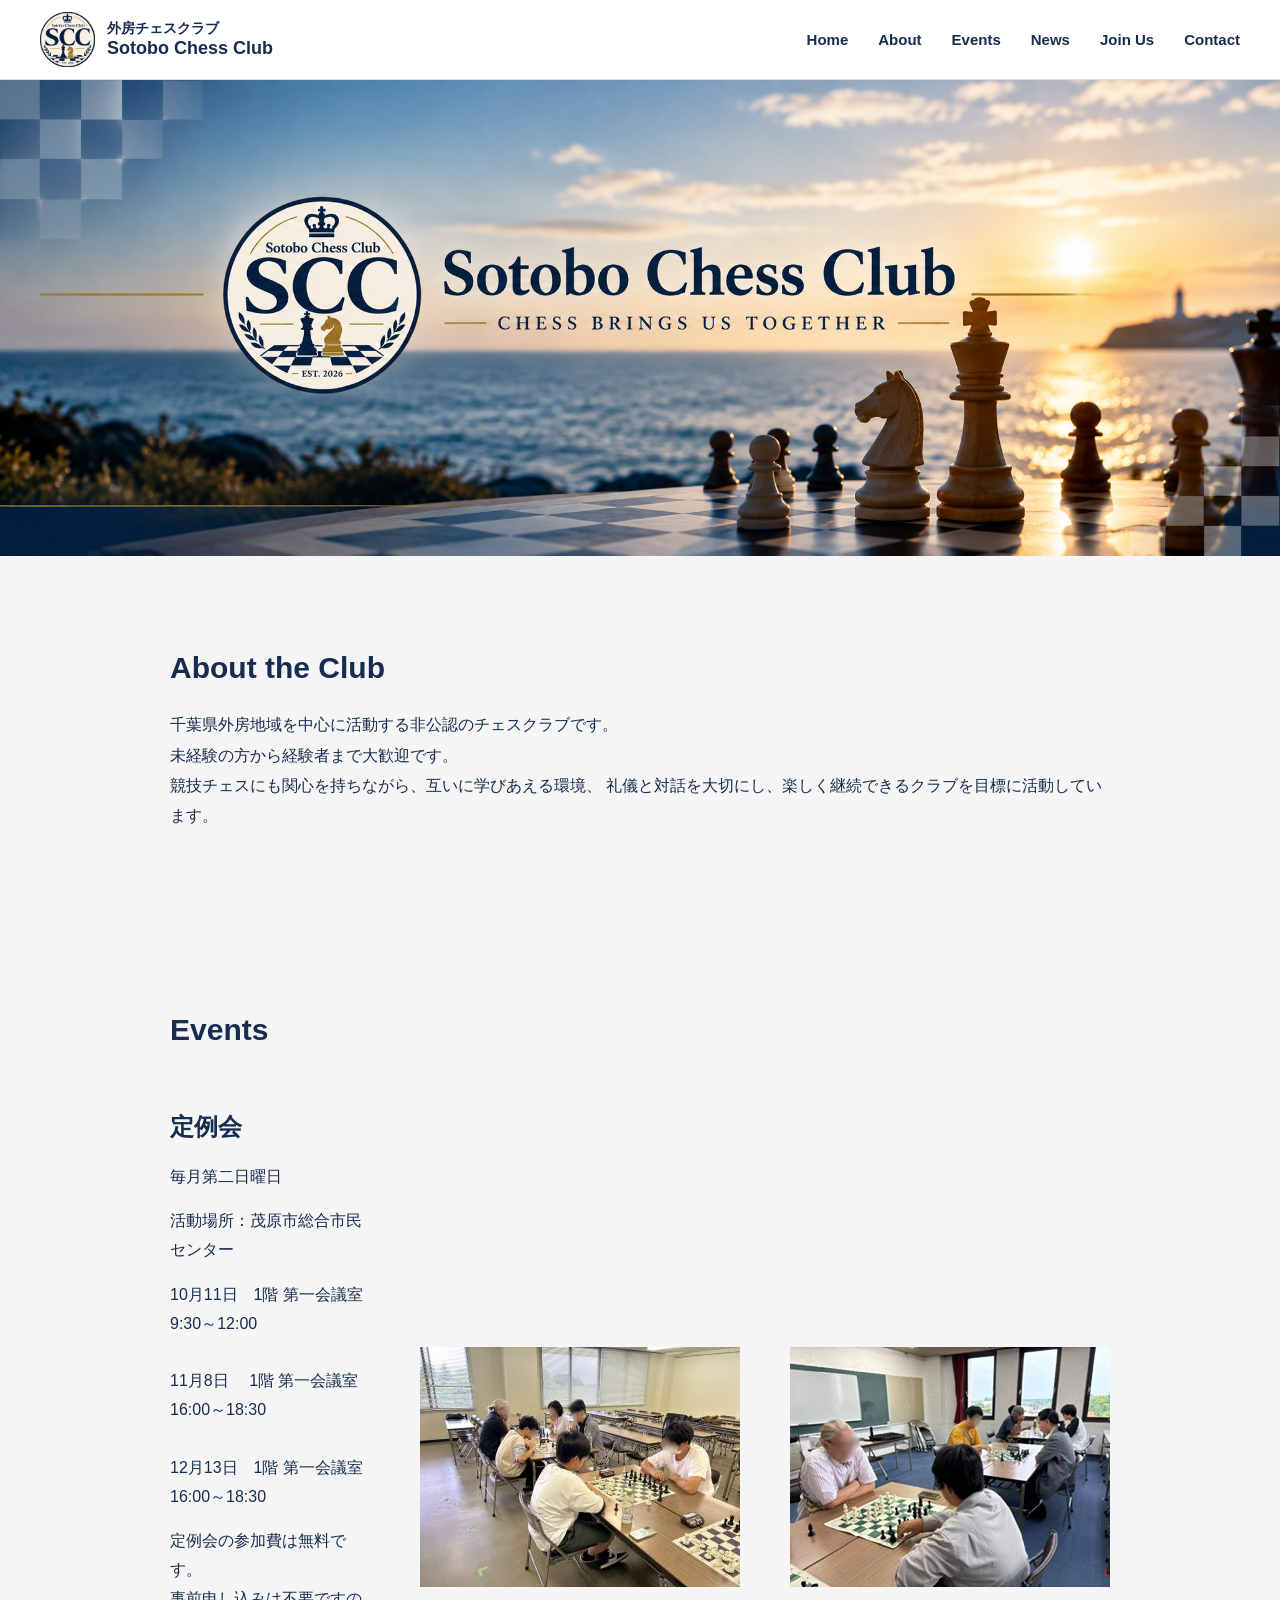
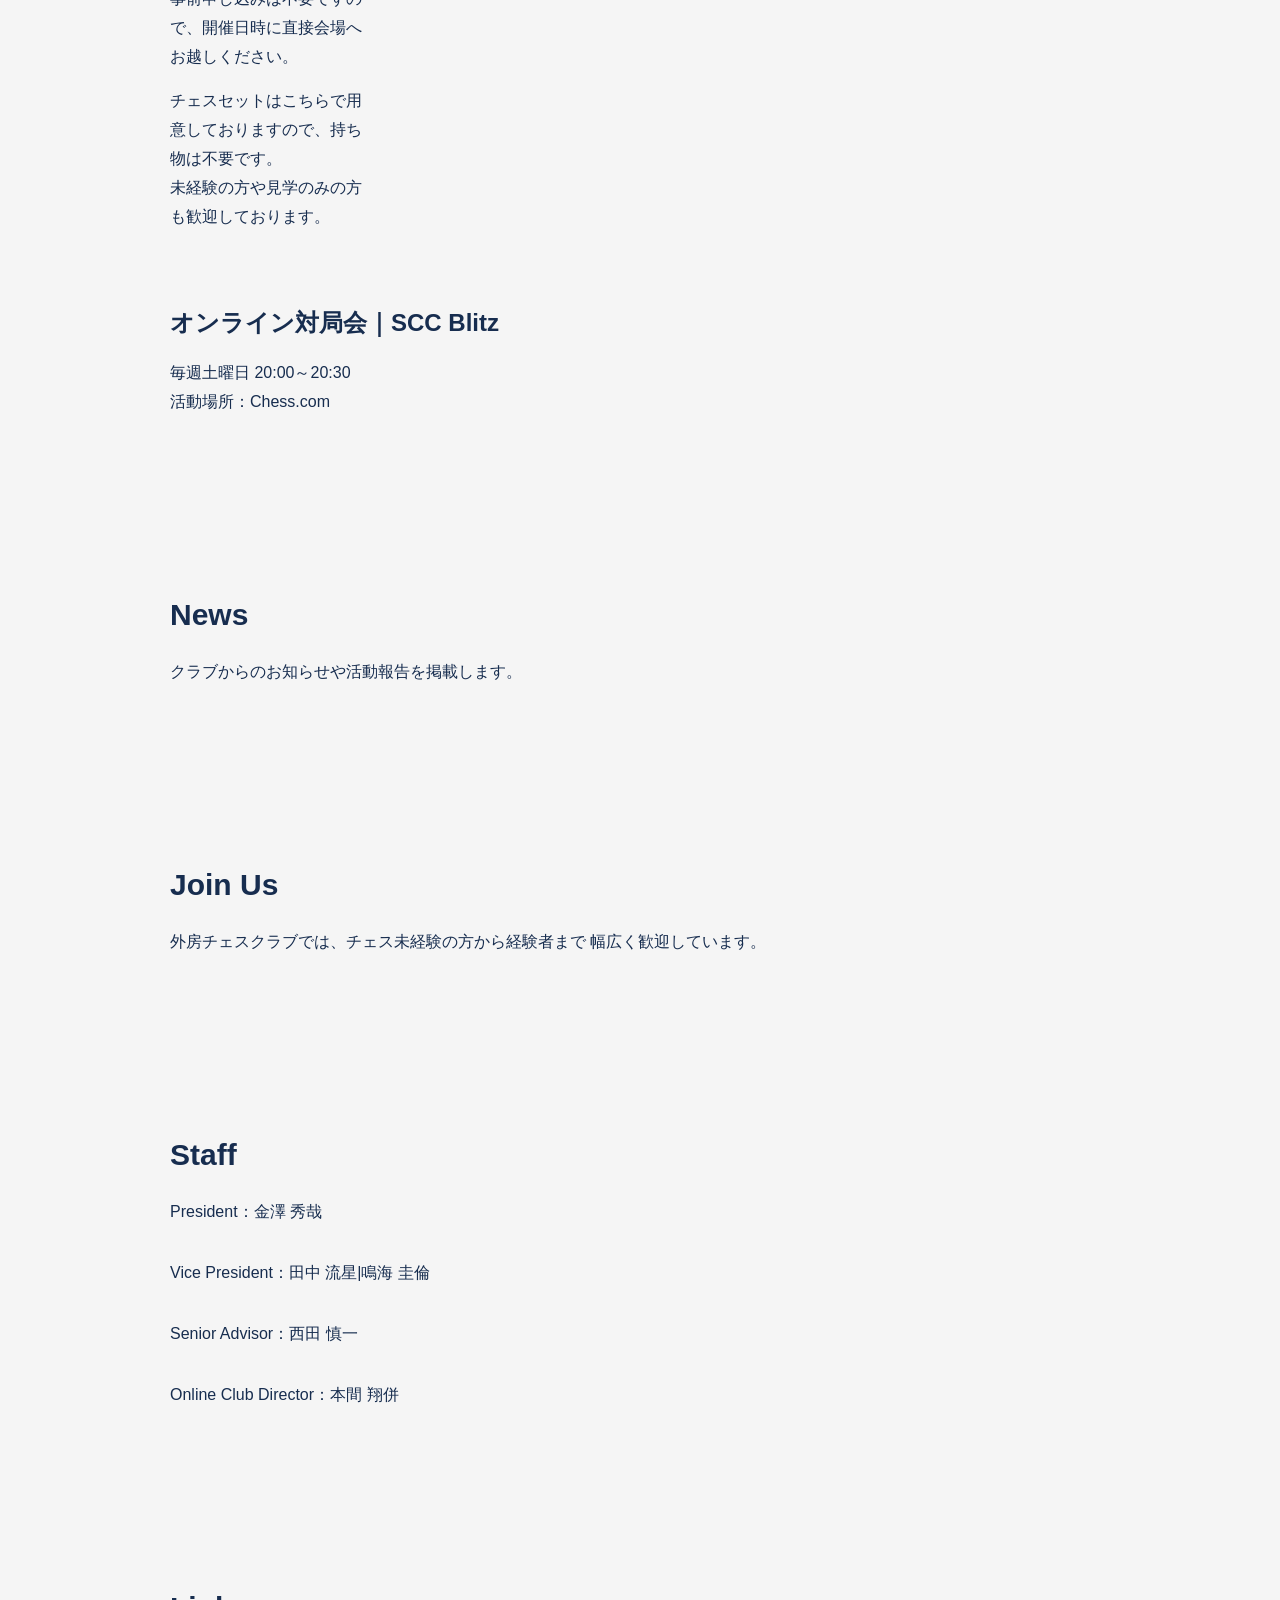
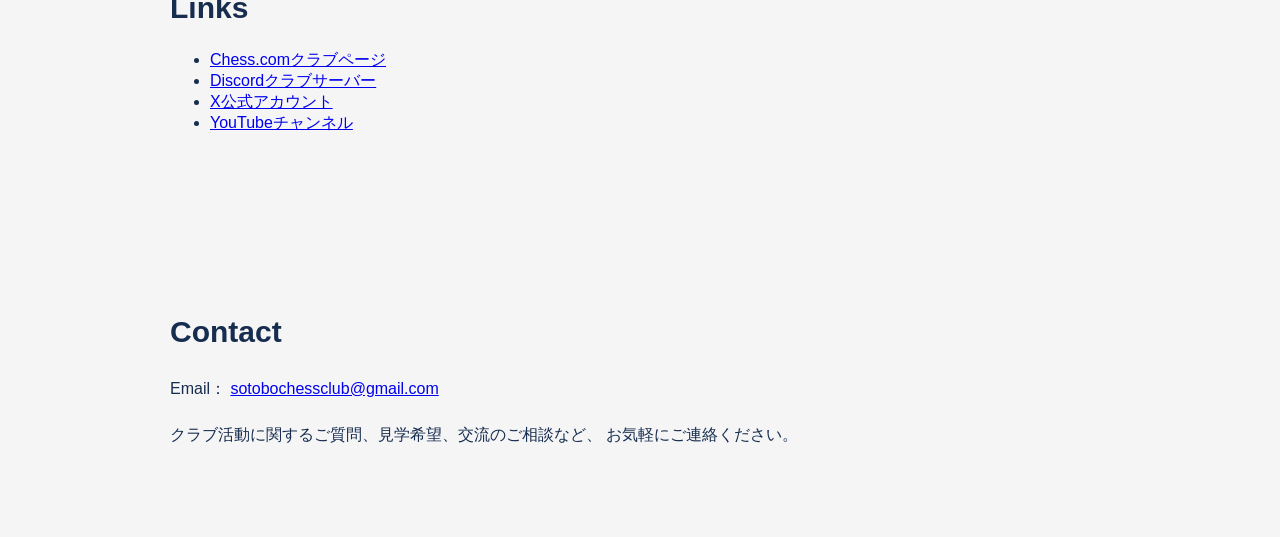
==== index.html @ dc7331e7 "サイト更新40" ====
<!doctype html>
<html lang="ja">
  <head>
    <meta charset="UTF-8" />
    <meta name="viewport" content="width=device-width, initial-scale=1.0" />

    <title>外房チェスクラブ | Sotobo Chess Club</title>

    <link rel="stylesheet" href="style.css" />
  </head>

  <body>

    
    <header class="site-header">

      <div class="header-inner">

        
        <a href="#home" class="brand">
          <img src="images/Sotobo.png" alt="Sotobo Chess Club ロゴ">
          <div class="brand-name">
            <span class="brand-ja">外房チェスクラブ</span>
            <span class="brand-en">Sotobo Chess Club</span>
          </div>
        </a>

        
        <nav class="navigation">
          <a href="#home">Home</a>
          <a href="#about">About</a>
          <a href="#events">Events</a>
          <a href="#news">News</a>
          <a href="#join">Join Us</a>
          <a href="#contact">Contact</a>
        </nav>

      </div>

    </header>


    <main>

      <!-- メインビジュアル -->
      <section id="home" class="hero">
        <img
          src="images/外房チェスクラブヘッダー.png"
          alt="Sotobo Chess Club"
        >
      </section>


      <!-- クラブ紹介 -->
      <section id="about">
        <h2>About the Club</h2>

        <p>
          千葉県外房地域を中心に活動する非公認のチェスクラブです。<br>
          未経験の方から経験者まで大歓迎です。<br>
          競技チェスにも関心を持ちながら、互いに学びあえる環境、
          礼儀と対話を大切にし、楽しく継続できるクラブを目標に活動しています。
        </p>
      </section>

      <!-- イベント -->
      <section id="events">

  <h2>Events</h2>

  <div class="event-feature">

    <img
      src="images/2f9dbe68-4c59-4b2d-bf94-7360e771e337.jpg"
      alt="外房チェスクラブ定例会の様子"
    >

    <img
            src="images/7692b495-acfa-4bd3-9f0b-6d25c9bee73f.jpg"
            alt="外房チェスクラブ定例会の様子"
        >


    <div class="event-info">
      <h3>定例会</h3>

      <p>
        毎月第二日曜日
      </p>

      <p>
        活動場所：茂原市総合市民センター
      </p>

      <p>
        10月11日　1階 第一会議室 9:30～12:00<br><br>
        11月8日 　1階 第一会議室 16:00～18:30<br><br>
        12月13日　1階 第一会議室 16:00～18:30
      </p>

      <p>
        定例会の参加費は無料です。<br>
        事前申し込みは不要ですので、開催日時に直接会場へお越しください。
      </p>

      <p>
        チェスセットはこちらで用意しておりますので、持ち物は不要です。<br>
        未経験の方や見学のみの方も歓迎しております。
      </p>
    </div>

  </div>


  <div class="event-online">

    <h3>オンライン対局会｜SCC Blitz</h3>

    <p>
      毎週土曜日 20:00～20:30<br>
      活動場所：Chess.com
    </p>

  </div>

</section>

   
      <section id="news">
        <h2>News</h2>

        <p>
          クラブからのお知らせや活動報告を掲載します。
        </p>
      </section>

      <section id="join">
        <h2>Join Us</h2>

        <p>
          外房チェスクラブでは、チェス未経験の方から経験者まで
          幅広く歓迎しています。
        </p>
      </section>

      <!-- スタッフ -->
      <section id="staff">
        <h2>Staff</h2>

        <p>
          President：金澤 秀哉<br><br>

          Vice President：田中 流星|鳴海 圭倫<br><br>

          Senior Advisor：西田 慎一<br><br>

          Online Club Director：本間 翔併
        </p>
      </section>
      
      <section>
        <h2>Links</h2>

        <ul>
          <li>
            <a href="https://www.chess.com/club/sotobo-chess-club" target="_blank">
              Chess.comクラブページ
            </a>
          </li>

          <li>
            <a href="https://discord.gg/WeKxtpkYzr" target="_blank">
              Discordクラブサーバー
            </a>
          </li>

          <li>
            <a href="https://x.com/SotoboChessClub" target="_blank">
              X公式アカウント
            </a>
          </li>

          <li>
            <a href="https://www.youtube.com/@外房チェスクラブ" target="_blank">
              YouTubeチャンネル
            </a>
          </li>
        </ul>
      </section>


      
      <section id="contact">
        <h2>Contact</h2>

        <p>
          Email：
          <a href="mailto:sotobochessclub@gmail.com">
            sotobochessclub@gmail.com
          </a>
        </p>

        <p>
          クラブ活動に関するご質問、見学希望、交流のご相談など、
          お気軽にご連絡ください。
        </p>
      </section>

    </main>

  </body>
</html>
---- style.css ----
* {
    box-sizing: border-box;
}

html {
    scroll-behavior: smooth;
}

body {
    margin: 0;
    background-color: #f5f5f5;
    color: #172d4f;
    font-family: Arial, "Noto Sans JP", sans-serif;
}

.site-header {
    width: 100%;
    background-color: #ffffff;
    border-bottom: 1px solid #dddddd;
}

.header-inner {
    max-width: 1400px;
    margin: 0 auto;
    padding: 12px 40px;

    display: flex;
    align-items: center;
    justify-content: space-between;
}

.brand {
    display: flex;
    align-items: center;
    gap: 12px;

    text-decoration: none;
    color: #172d4f;
}

.brand img {
    width: 55px;
    height: 55px;
    object-fit: contain;
}

.brand-name {
    display: flex;
    flex-direction: column;
}

.brand-ja {
    font-size: 14px;
    font-weight: 600;
}

.brand-en {
    font-size: 18px;
    font-weight: 700;
}

.navigation {
    display: flex;
    align-items: center;
    gap: 30px;
}

.navigation a {
    color: #172d4f;
    text-decoration: none;

    font-size: 15px;
    font-weight: 600;

    transition: opacity 0.2s ease;
}

.navigation a:hover {
    opacity: 0.55;
}

.hero {
    width: 100%;
    overflow: hidden;
}

.hero img {
    display: block;
    width: 100%;
    height: auto;
}

main section:not(.hero) {
    max-width: 1000px;
    margin: 0 auto;
    padding: 70px 30px;
}

h2 {
    margin-bottom: 25px;

    font-size: 30px;
    color: #172d4f;
}

p {
    line-height: 1.9;
}

.event-feature {

    display: flex;

    align-items: center;

    gap: 50px;

    margin-top: 40px;

    flex-direction: row-reverse;

}


.event-info {

    flex: 1;

}


.event-info h3,
.event-online h3 {

    color: #172d4f;

    font-size: 24px;

    margin-bottom: 20px;

}


.event-info p,
.event-online p {

    line-height: 1.8;

}


.event-images {

    width: 50%;

    max-width: 600px;

    display: flex;

    flex-direction: column;

    gap: 20px;

}


.event-images img {

    width: 100%;

    height: 230px;

    object-fit: cover;

    border-radius: 8px;

}


.event-online {

    margin-top: 60px;

}

@media (max-width: 768px) {

    .header-inner {
        padding: 10px 20px;

        flex-direction: column;
        gap: 15px;
    }

    .navigation {
        width: 100%;
        justify-content: center;
        flex-wrap: wrap;
        gap: 15px 22px;
    }

    .navigation a {
        font-size: 14px;
    }

    .brand img {
        width: 45px;
        height: 45px;
    }

    .brand-en {
        font-size: 16px;
    }

    main section:not(.hero) {
        padding: 50px 20px;
    }

    h2 {
        font-size: 26px;
    }

     .event-feature {
        flex-direction: column;
        gap: 30px;
    }

    .event-info {
        width: 100%;
    }

    .event-images {
        width: 100%;
        max-width: none;
        display: flex;
        flex-direction: column;
        gap: 20px;
    }

    .event-images img {
        width: 100%;
        height: auto;
        object-fit: cover;
        border-radius: 8px;
    }

}
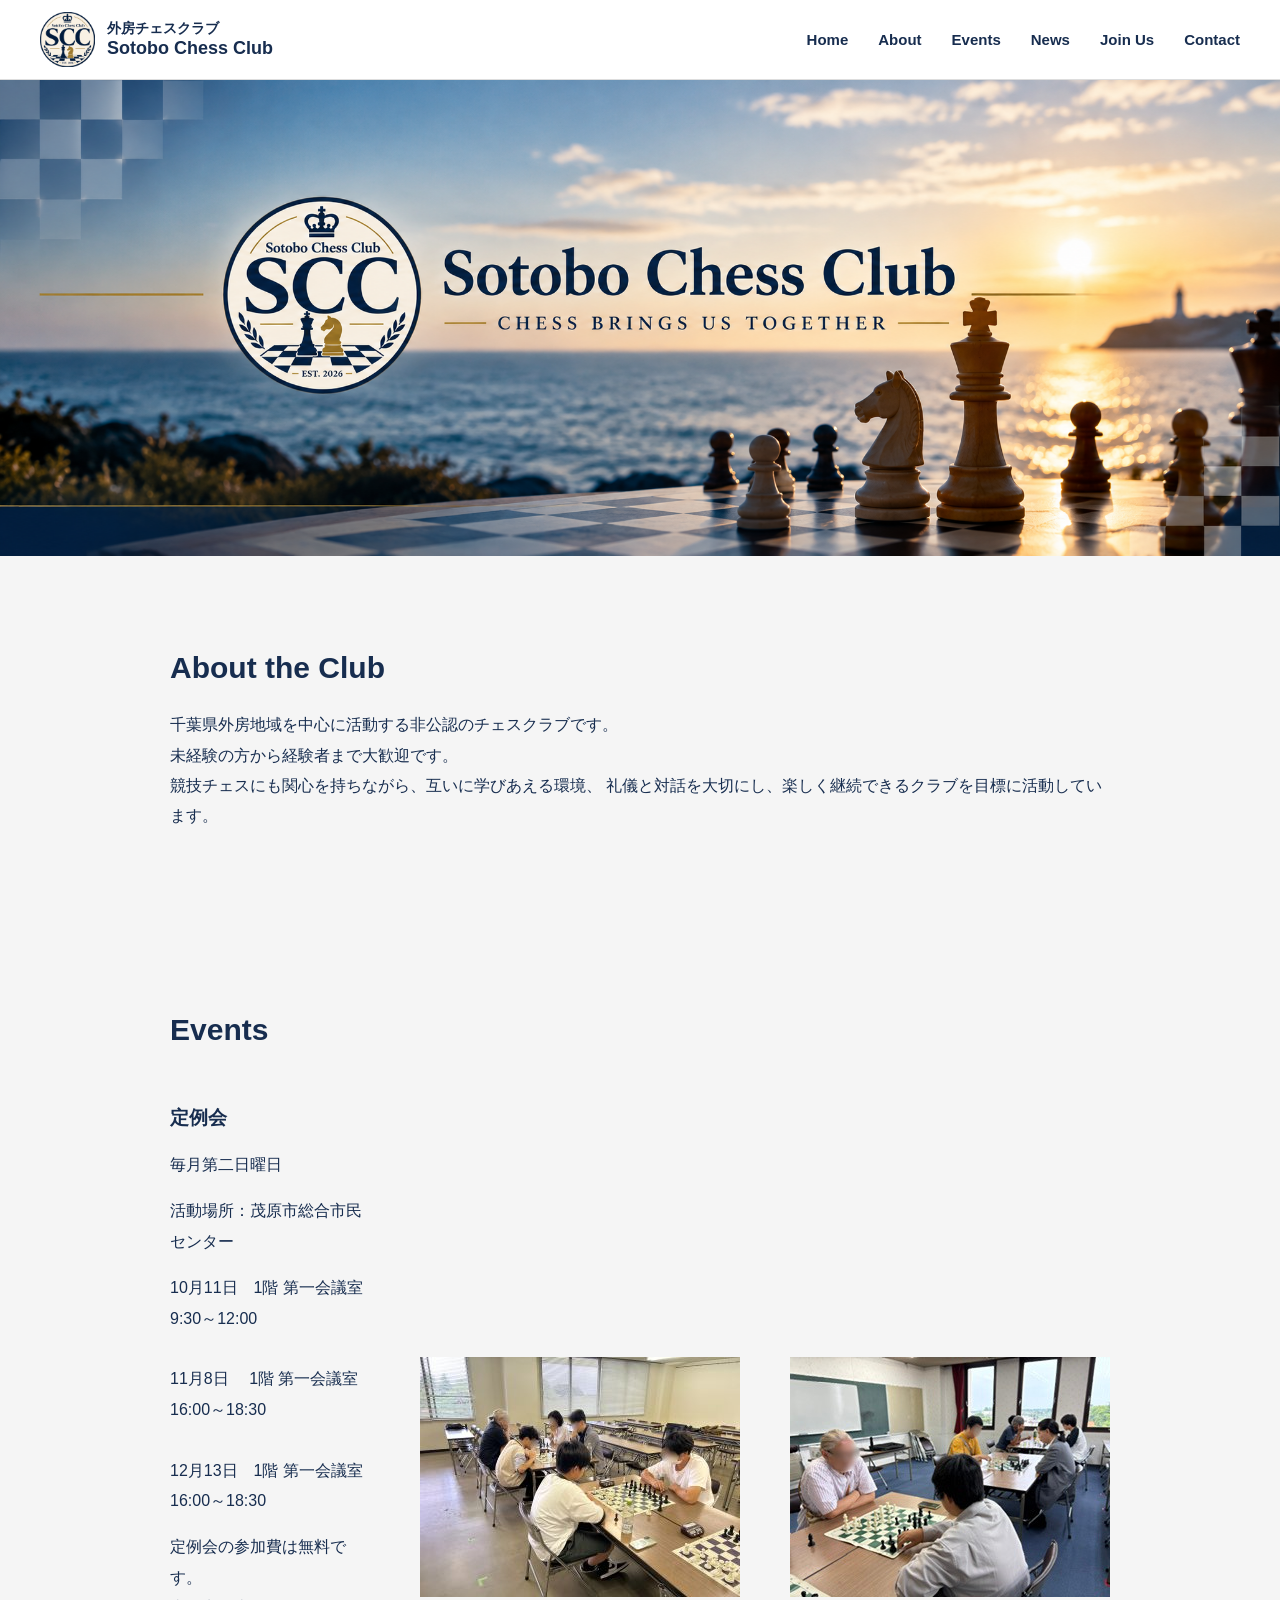
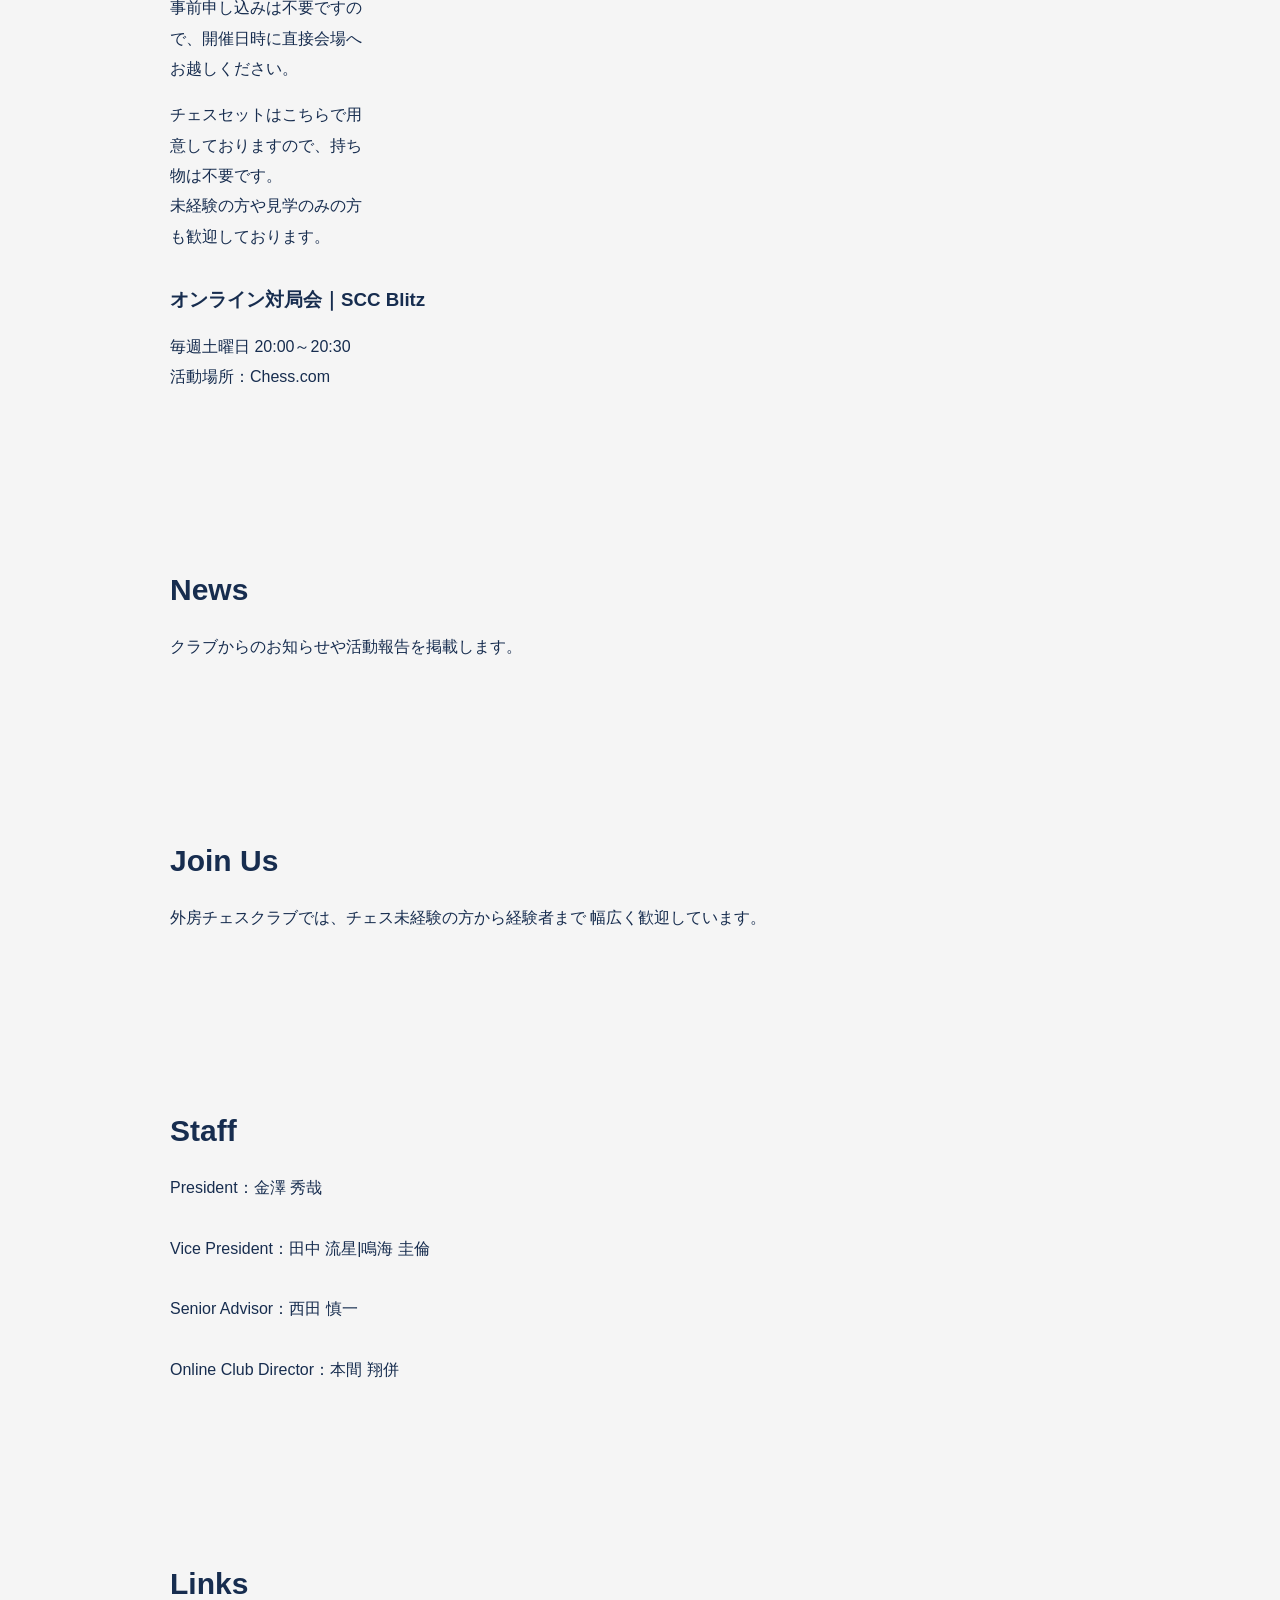
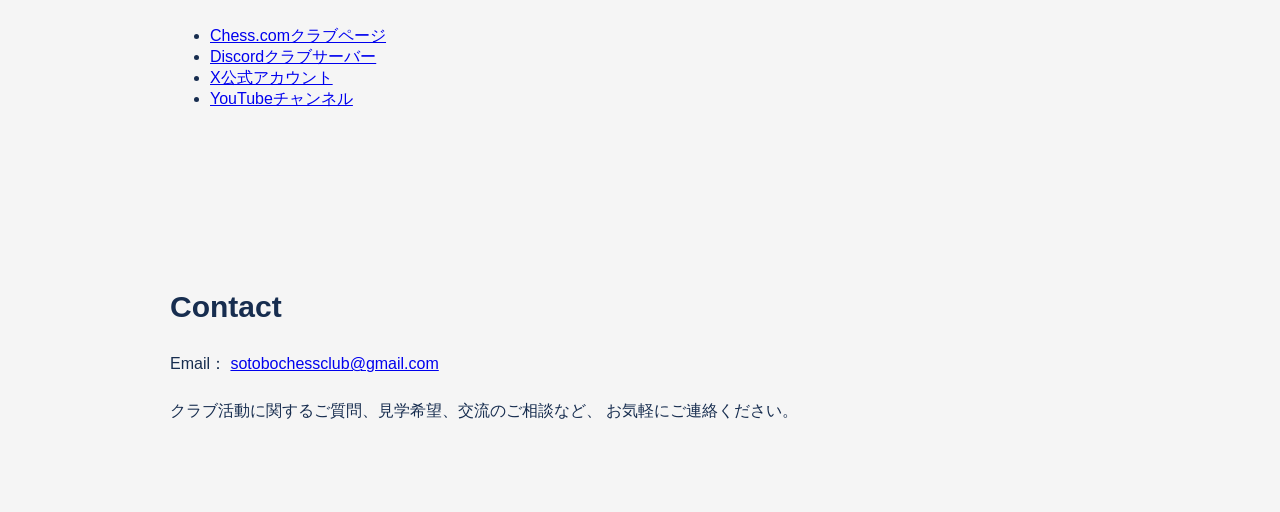
==== commit 406590b6: "サイト更新42" ====
--- a/index.html
+++ b/index.html
@@ -76,9 +76,9 @@
     >
 
     <img
-            src="images/7692b495-acfa-4bd3-9f0b-6d25c9bee73f.jpg"
-            alt="外房チェスクラブ定例会の様子"
-        >
+      src="images/7692b495-acfa-4bd3-9f0b-6d25c9bee73f.jpg"
+      alt="外房チェスクラブ定例会の様子"
+    >
 
 
     <div class="event-info">
--- a/style.css
+++ b/style.css
@@ -108,79 +108,31 @@
 }
 
 .event-feature {
-
     display: flex;
-
     align-items: center;
-
     gap: 50px;
-
     margin-top: 40px;
-
     flex-direction: row-reverse;
-
 }
 
-
 .event-info {
-
     flex: 1;
-
 }
 
-
-.event-info h3,
-.event-online h3 {
-
-    color: #172d4f;
-
-    font-size: 24px;
-
-    margin-bottom: 20px;
-
-}
-
-
-.event-info p,
-.event-online p {
-
-    line-height: 1.8;
-
-}
-
-
 .event-images {
-
     width: 50%;
-
     max-width: 600px;
 
     display: flex;
-
     flex-direction: column;
-
     gap: 20px;
-
 }
 
-
 .event-images img {
-
     width: 100%;
-
     height: 230px;
-
     object-fit: cover;
-
     border-radius: 8px;
-
-}
-
-
-.event-online {
-
-    margin-top: 60px;
-
 }
 
 @media (max-width: 768px) {
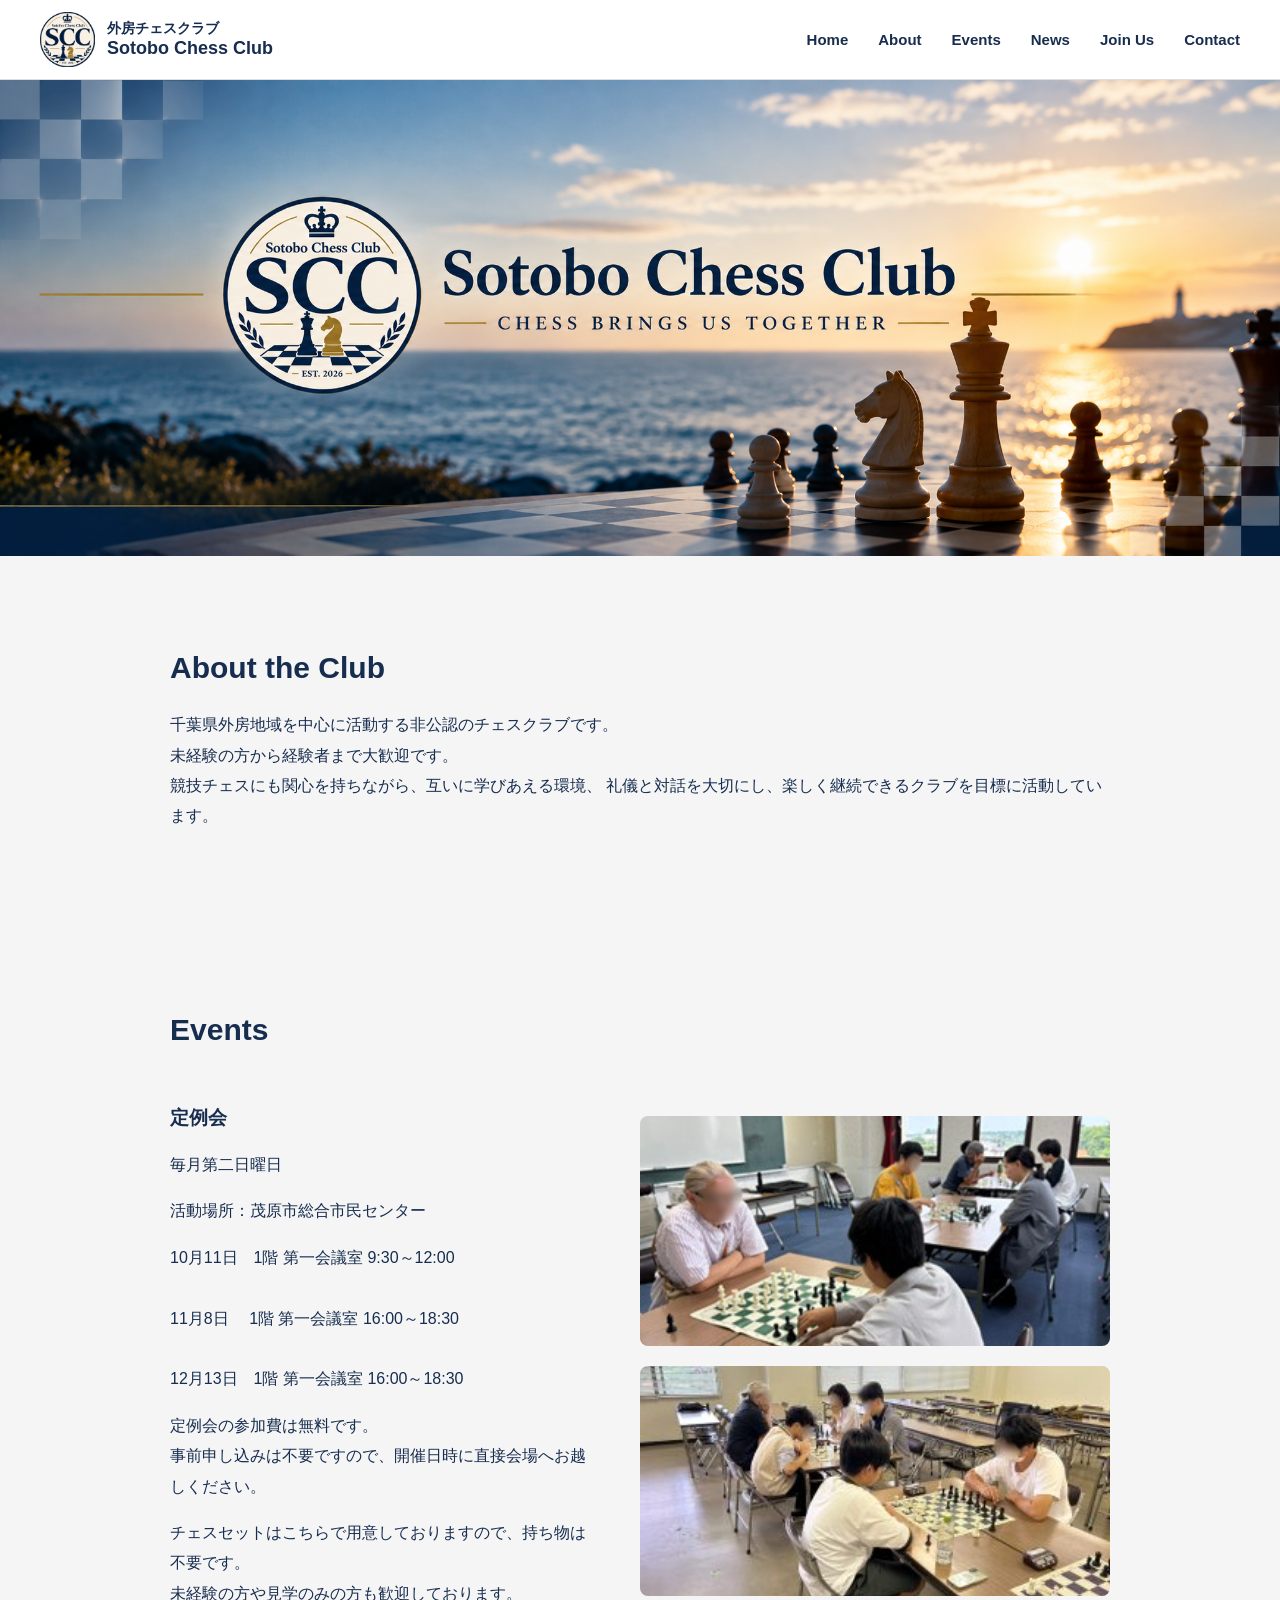
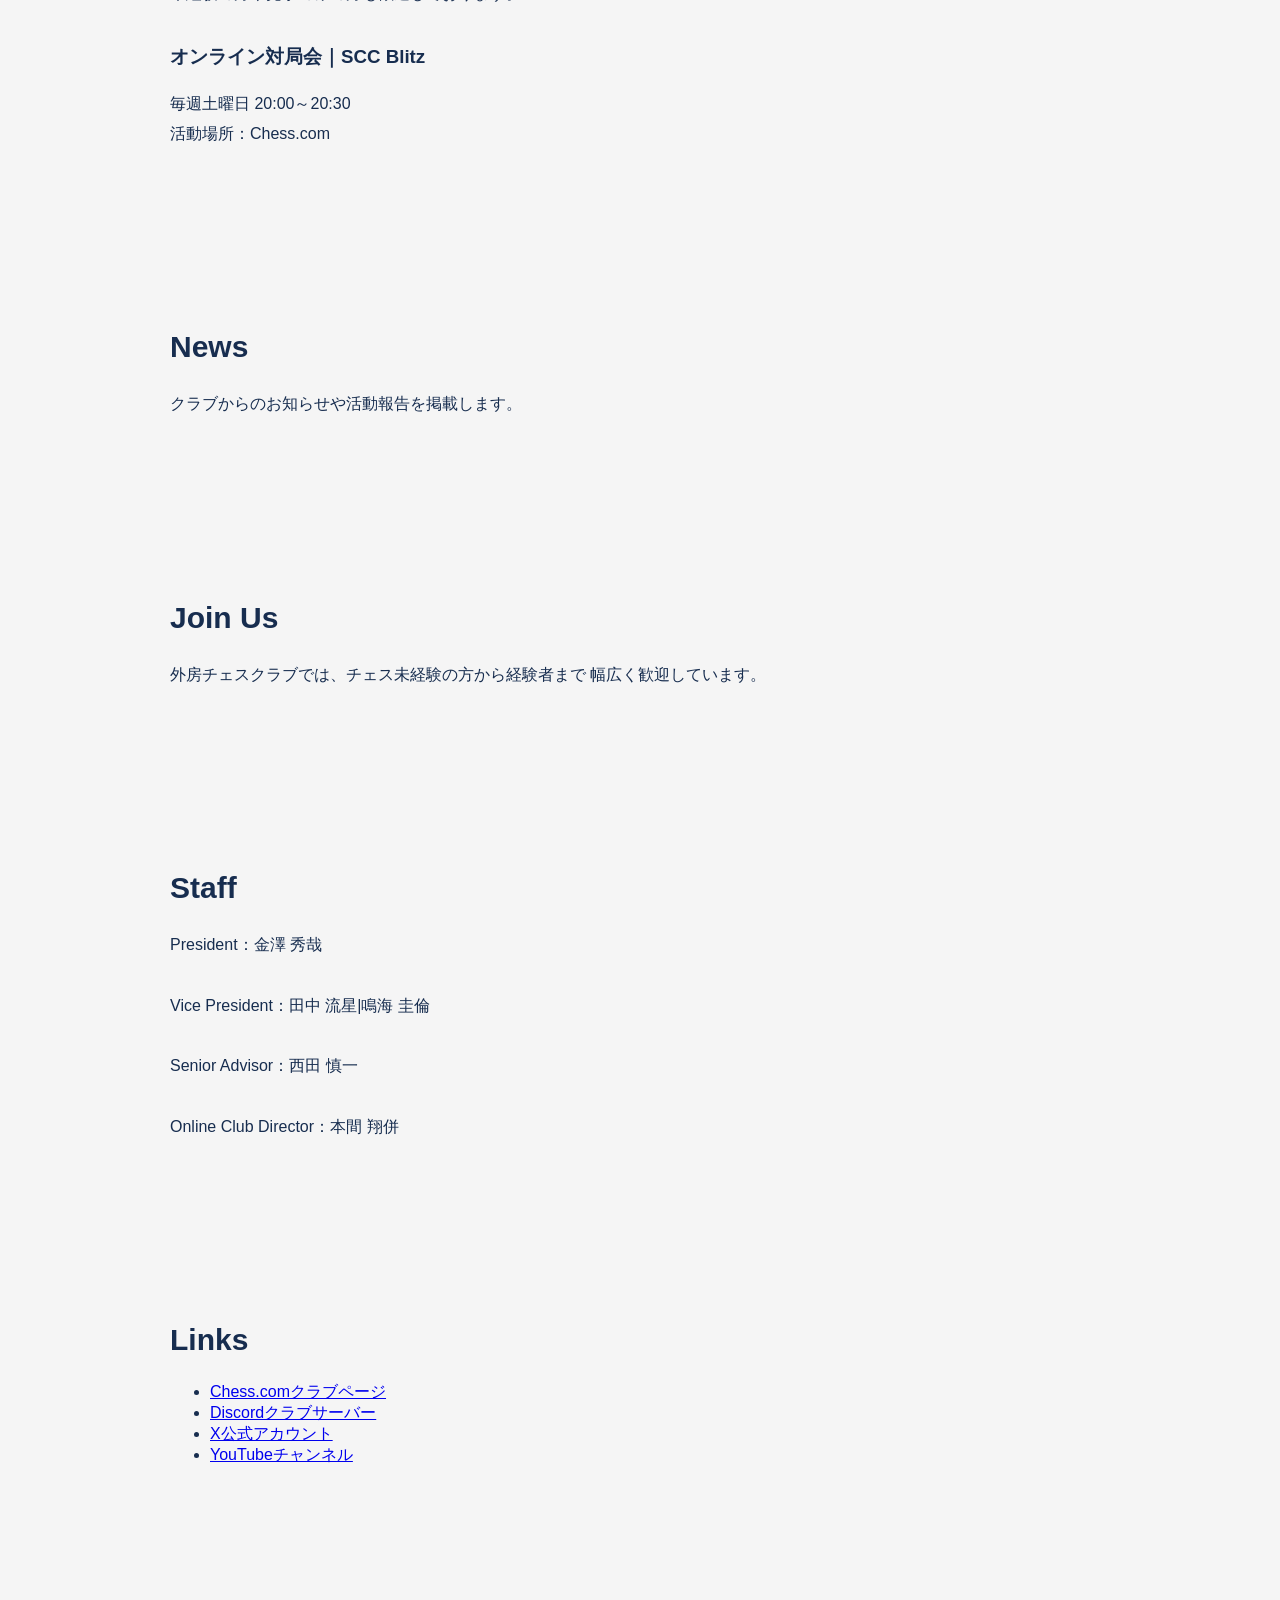
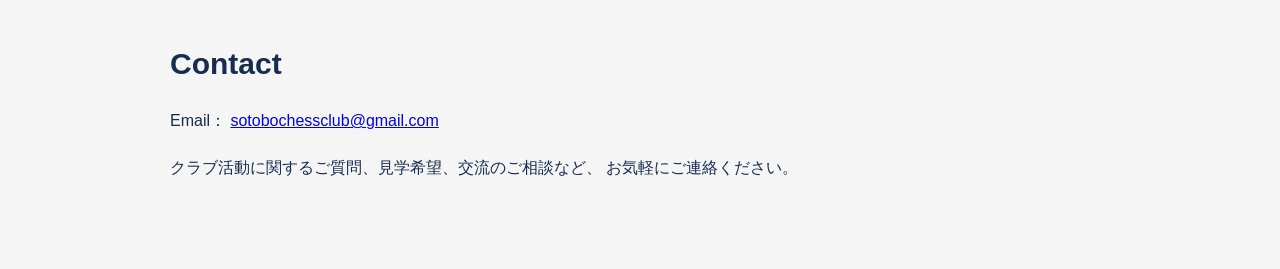
==== commit adba71f4: "サイト更新43" ====
--- a/index.html
+++ b/index.html
@@ -69,17 +69,18 @@
   <h2>Events</h2>
 
   <div class="event-feature">
-
-    <img
-      src="images/2f9dbe68-4c59-4b2d-bf94-7360e771e337.jpg"
-      alt="外房チェスクラブ定例会の様子"
-    >
-
-    <img
-      src="images/7692b495-acfa-4bd3-9f0b-6d25c9bee73f.jpg"
-      alt="外房チェスクラブ定例会の様子"
-    >
-
+    
+    <div class="event-images">
+      <img
+        src="images/2f9dbe68-4c59-4b2d-bf94-7360e771e337.jpg"
+        alt="外房チェスクラブ定例会の様子"
+      >
+
+      <img
+        src="images/7692b495-acfa-4bd3-9f0b-6d25c9bee73f.jpg"
+        alt="外房チェスクラブ定例会の様子"
+      >
+    </div>
 
     <div class="event-info">
       <h3>定例会</h3>
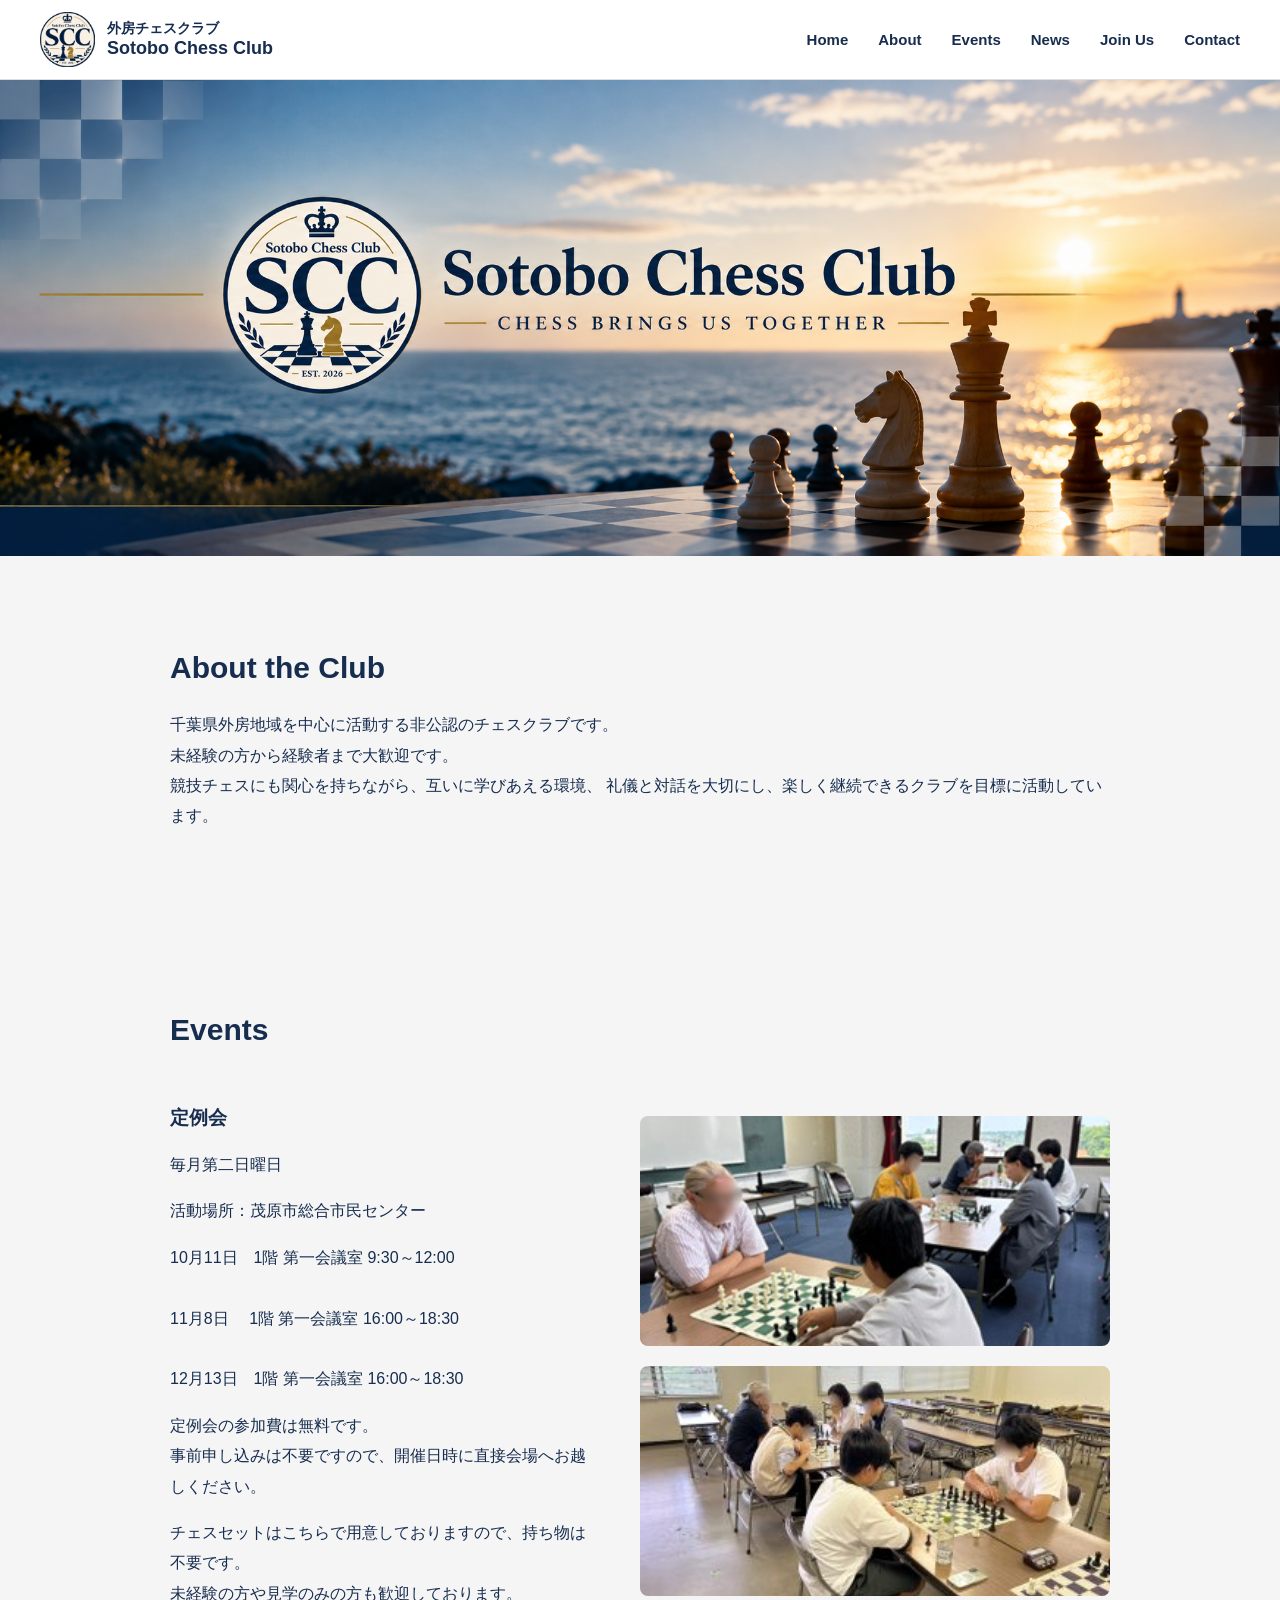
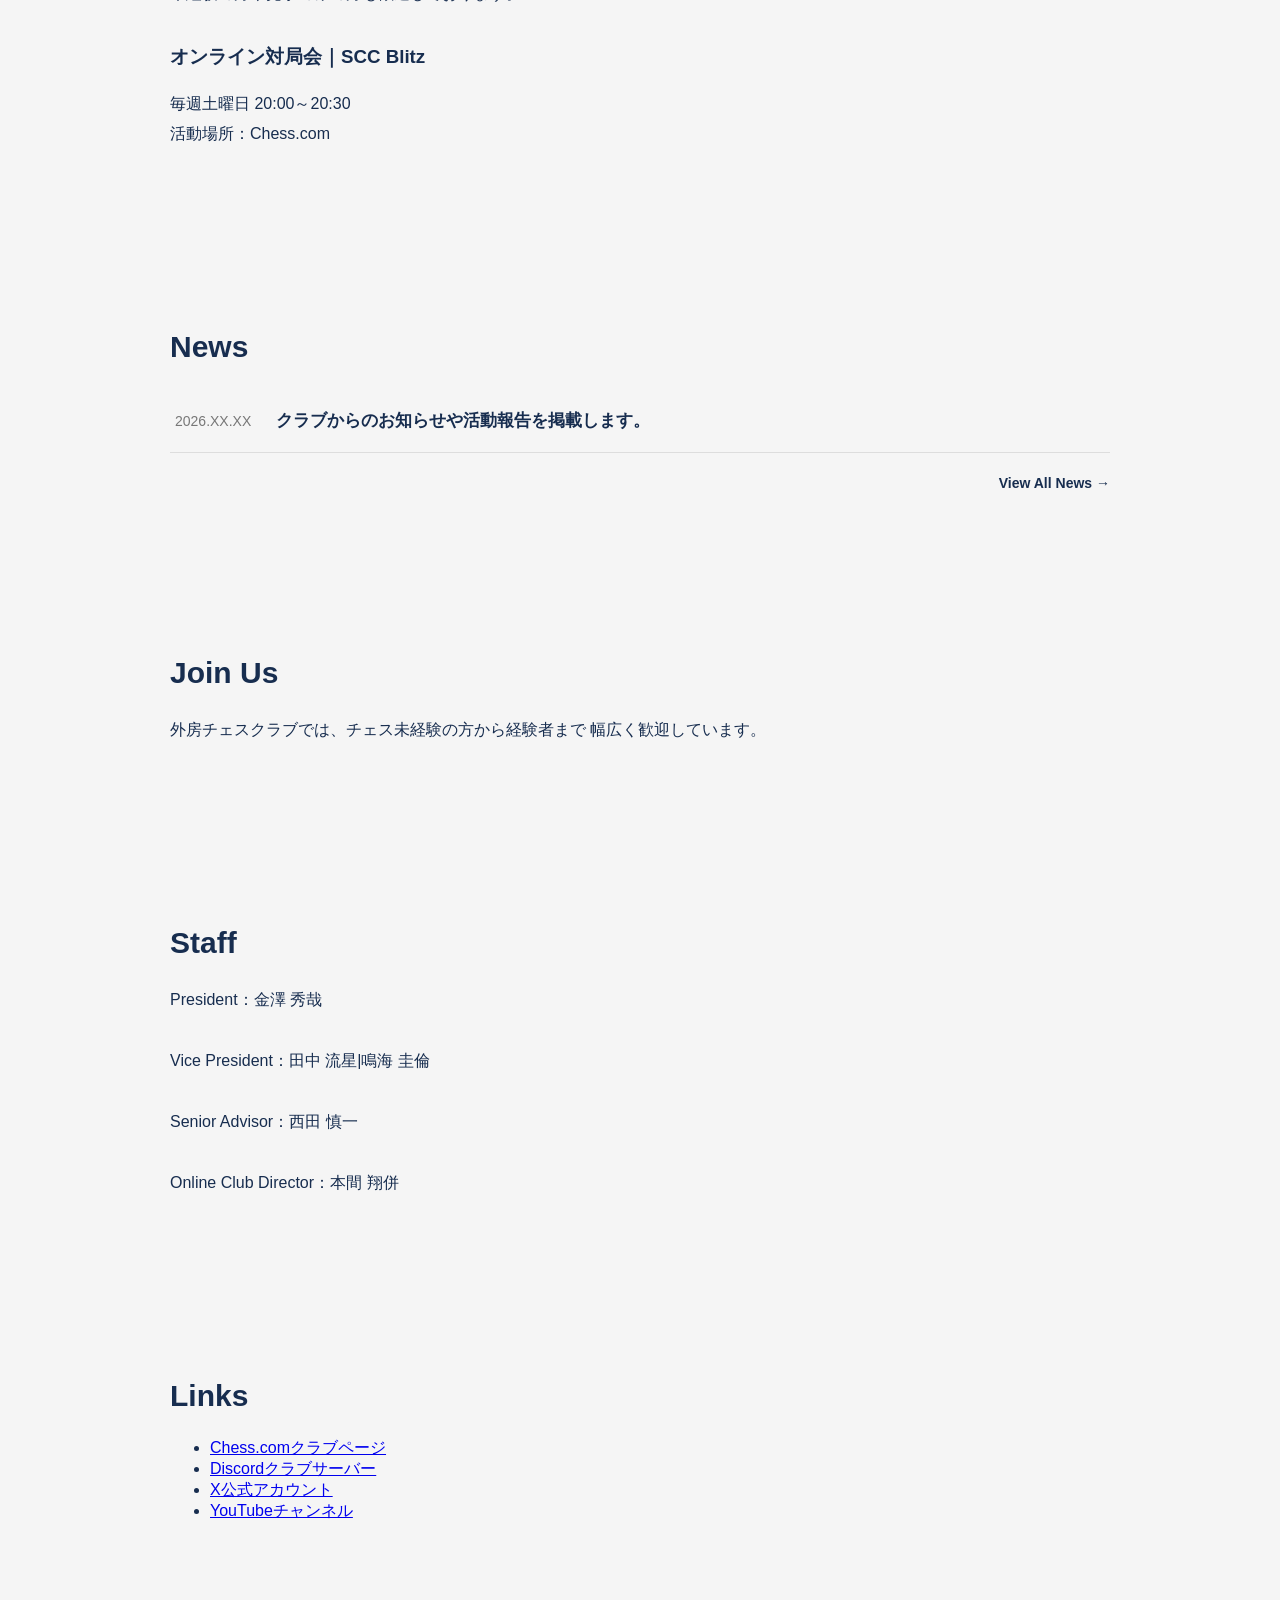
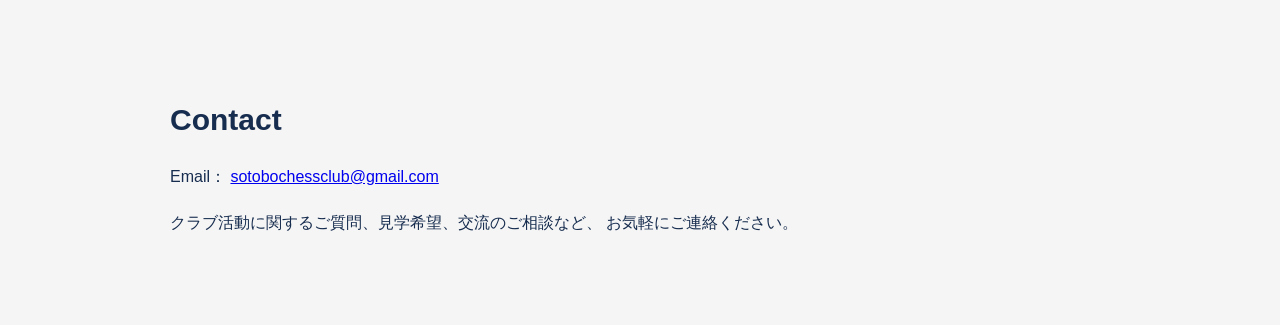
==== commit deb44a66: "サイト更新44" ====
--- a/index.html
+++ b/index.html
@@ -30,7 +30,7 @@
           <a href="#home">Home</a>
           <a href="#about">About</a>
           <a href="#events">Events</a>
-          <a href="#news">News</a>
+          <a href="#news.html">News</a>
           <a href="#join">Join Us</a>
           <a href="#contact">Contact</a>
         </nav>
@@ -127,13 +127,24 @@
 </section>
 
    
-      <section id="news">
-        <h2>News</h2>
-
-        <p>
-          クラブからのお知らせや活動報告を掲載します。
-        </p>
-      </section>
+  <section id="news">
+   <h2>News</h2>
+
+    <div class="home-news-list">
+
+     <a class="home-news-item" href="news/official-club-registration.html">
+       <span class="home-news-date">2026.XX.XX</span>
+
+       <span class="home-news-title">
+        クラブからのお知らせや活動報告を掲載します。
+       </span>
+     </a>
+
+     <a class="news-view-all" href="news.html">
+      View All News →
+     </a>
+    </div>
+  </section>
 
       <section id="join">
         <h2>Join Us</h2>
--- a/style.css
+++ b/style.css
@@ -133,6 +133,169 @@
     height: 230px;
     object-fit: cover;
     border-radius: 8px;
+}
+
+.home-news-list {
+    display: flex;
+    flex-direction: column;
+    margin-top: 10px;
+}
+
+.home-news-item {
+    display: flex;
+    align-items: baseline;
+    gap: 25px;
+    padding: 20px 5px;
+    border-bottom: 1px solid #dddddd;
+
+    color: #172d4f;
+    text-decoration: none;
+
+    transition: opacity 0.2s ease;
+}
+
+.home-news-item:hover {
+    opacity: 0.55;
+}
+
+.home-news-date {
+    flex: 0 0 auto;
+
+    font-size: 14px;
+    color: #777777;
+}
+
+.home-news-title {
+    font-size: 17px;
+    font-weight: 600;
+}
+
+.news-view-all {
+    display: inline-block;
+    align-self: flex-end;
+
+    margin-top: 22px;
+
+    color: #172d4f;
+    text-decoration: none;
+
+    font-size: 14px;
+    font-weight: 600;
+
+    transition: opacity 0.2s ease;
+}
+
+.news-view-all:hover {
+    opacity: 0.55;
+}
+
+.news-page {
+    max-width: 1000px;
+    margin: 0 auto;
+    padding: 70px 30px;
+}
+
+.news-page-header {
+    margin-bottom: 45px;
+}
+
+.news-page-header p {
+    color: #666666;
+}
+
+.news-list {
+    display: flex;
+    flex-direction: column;
+}
+
+.news-item {
+    border-bottom: 1px solid #dddddd;
+}
+
+.news-item a {
+    display: block;
+
+    padding: 28px 5px;
+
+    color: #172d4f;
+    text-decoration: none;
+
+    transition: opacity 0.2s ease;
+}
+
+.news-item a:hover {
+    opacity: 0.55;
+}
+
+.news-item-date {
+    display: block;
+
+    margin-bottom: 9px;
+
+    font-size: 14px;
+    color: #777777;
+}
+
+.news-item-title {
+    margin: 0 0 10px;
+
+    font-size: 21px;
+    line-height: 1.5;
+}
+
+.news-item-summary {
+    margin: 0;
+
+    color: #666666;
+    line-height: 1.8;
+}
+
+.news-article {
+    max-width: 850px;
+    margin: 0 auto;
+    padding: 70px 30px;
+}
+
+.article-header {
+    margin-bottom: 40px;
+}
+
+.article-date {
+    margin-bottom: 12px;
+
+    font-size: 14px;
+    color: #777777;
+}
+
+.article-header h1 {
+    margin: 0;
+
+    font-size: 38px;
+    line-height: 1.5;
+}
+
+.article-content {
+    margin-top: 45px;
+}
+
+.article-content p {
+    margin-bottom: 28px;
+
+    line-height: 2;
+}
+
+.article-back {
+    margin-top: 55px;
+}
+
+.article-back a {
+    color: #172d4f;
+    text-decoration: none;
+    font-weight: 600;
+}
+
+.article-back a:hover {
+    opacity: 0.55;
 }
 
 @media (max-width: 768px) {
@@ -196,4 +359,26 @@
         border-radius: 8px;
     }
 
+    .home-news-item {
+    flex-direction: column;
+    gap: 7px;
+    }
+
+    .home-news-title {
+    font-size: 16px;
+    }
+
+    .news-page,
+    .news-article {
+    padding: 50px 20px;
+    }
+
+    .news-item-title {
+    font-size: 19px;
+    }
+
+    .article-header h1 {
+    font-size: 29px;
+    }
+
 }
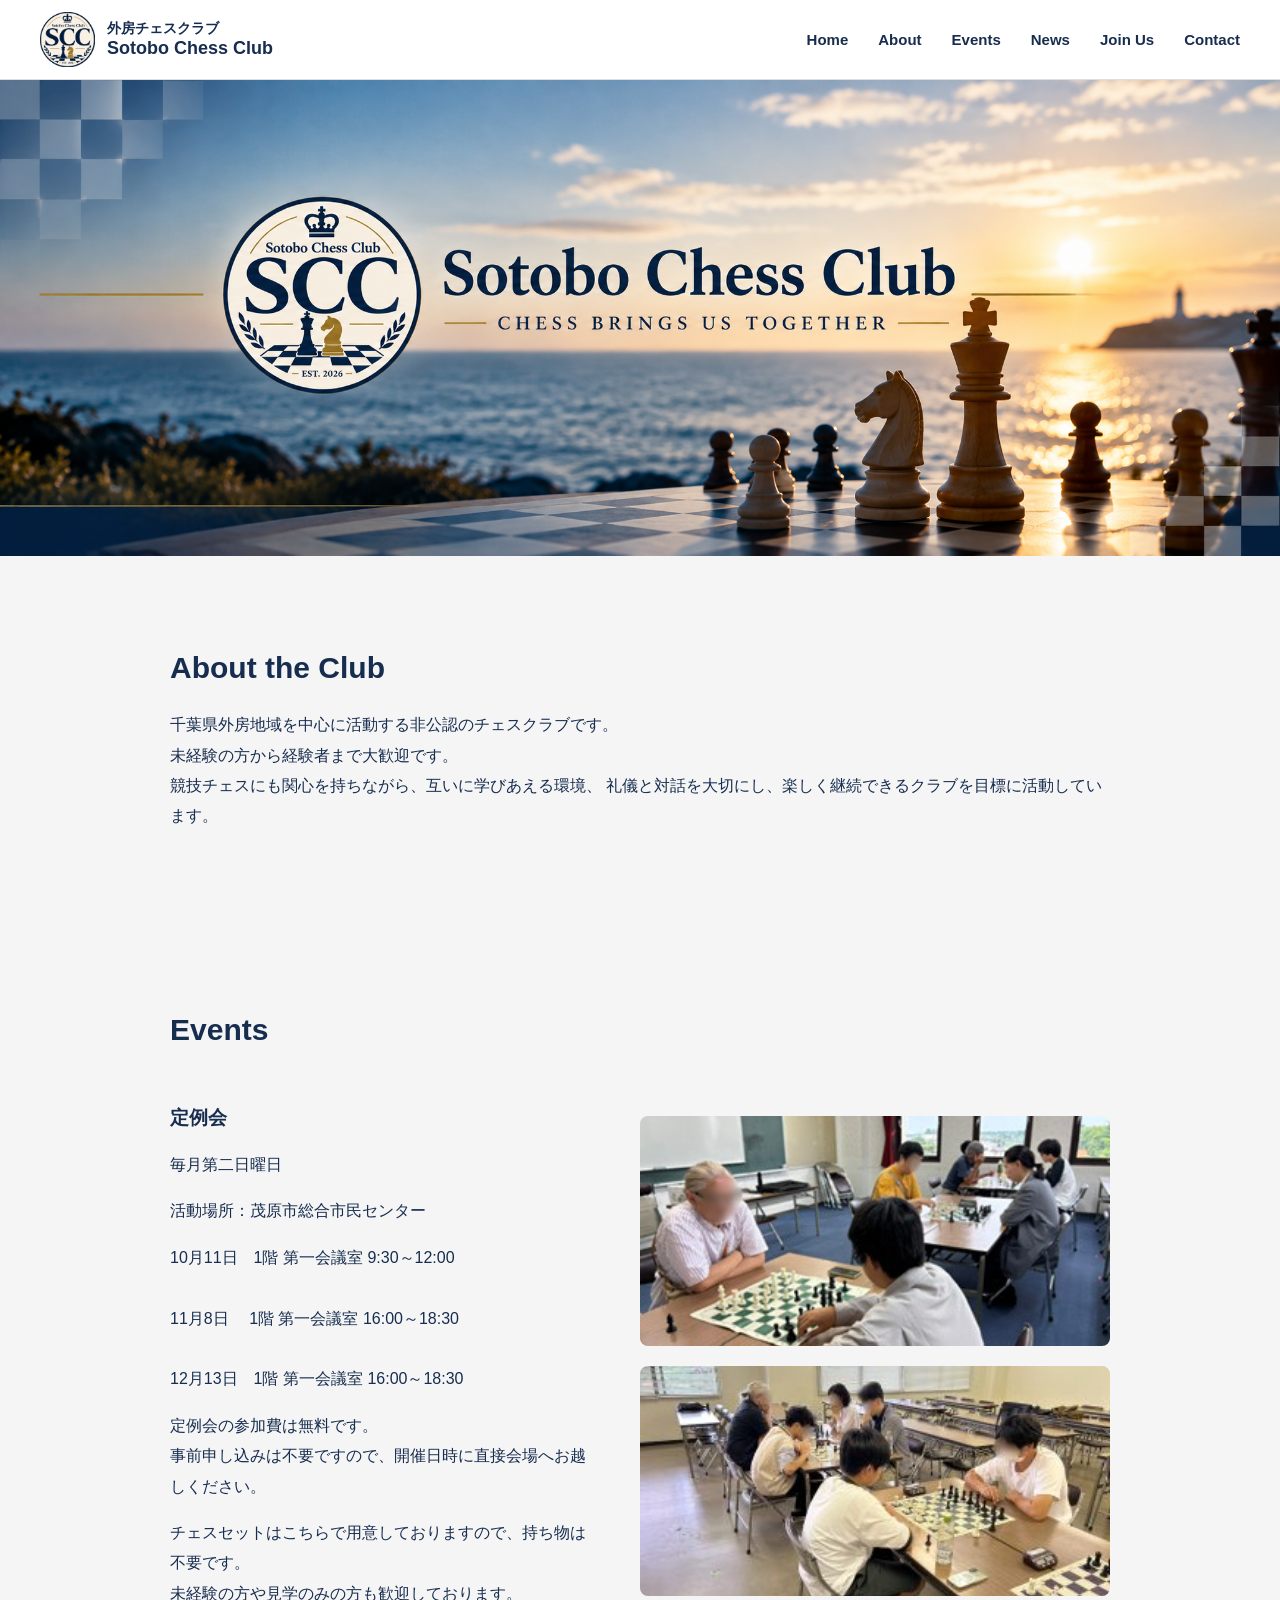
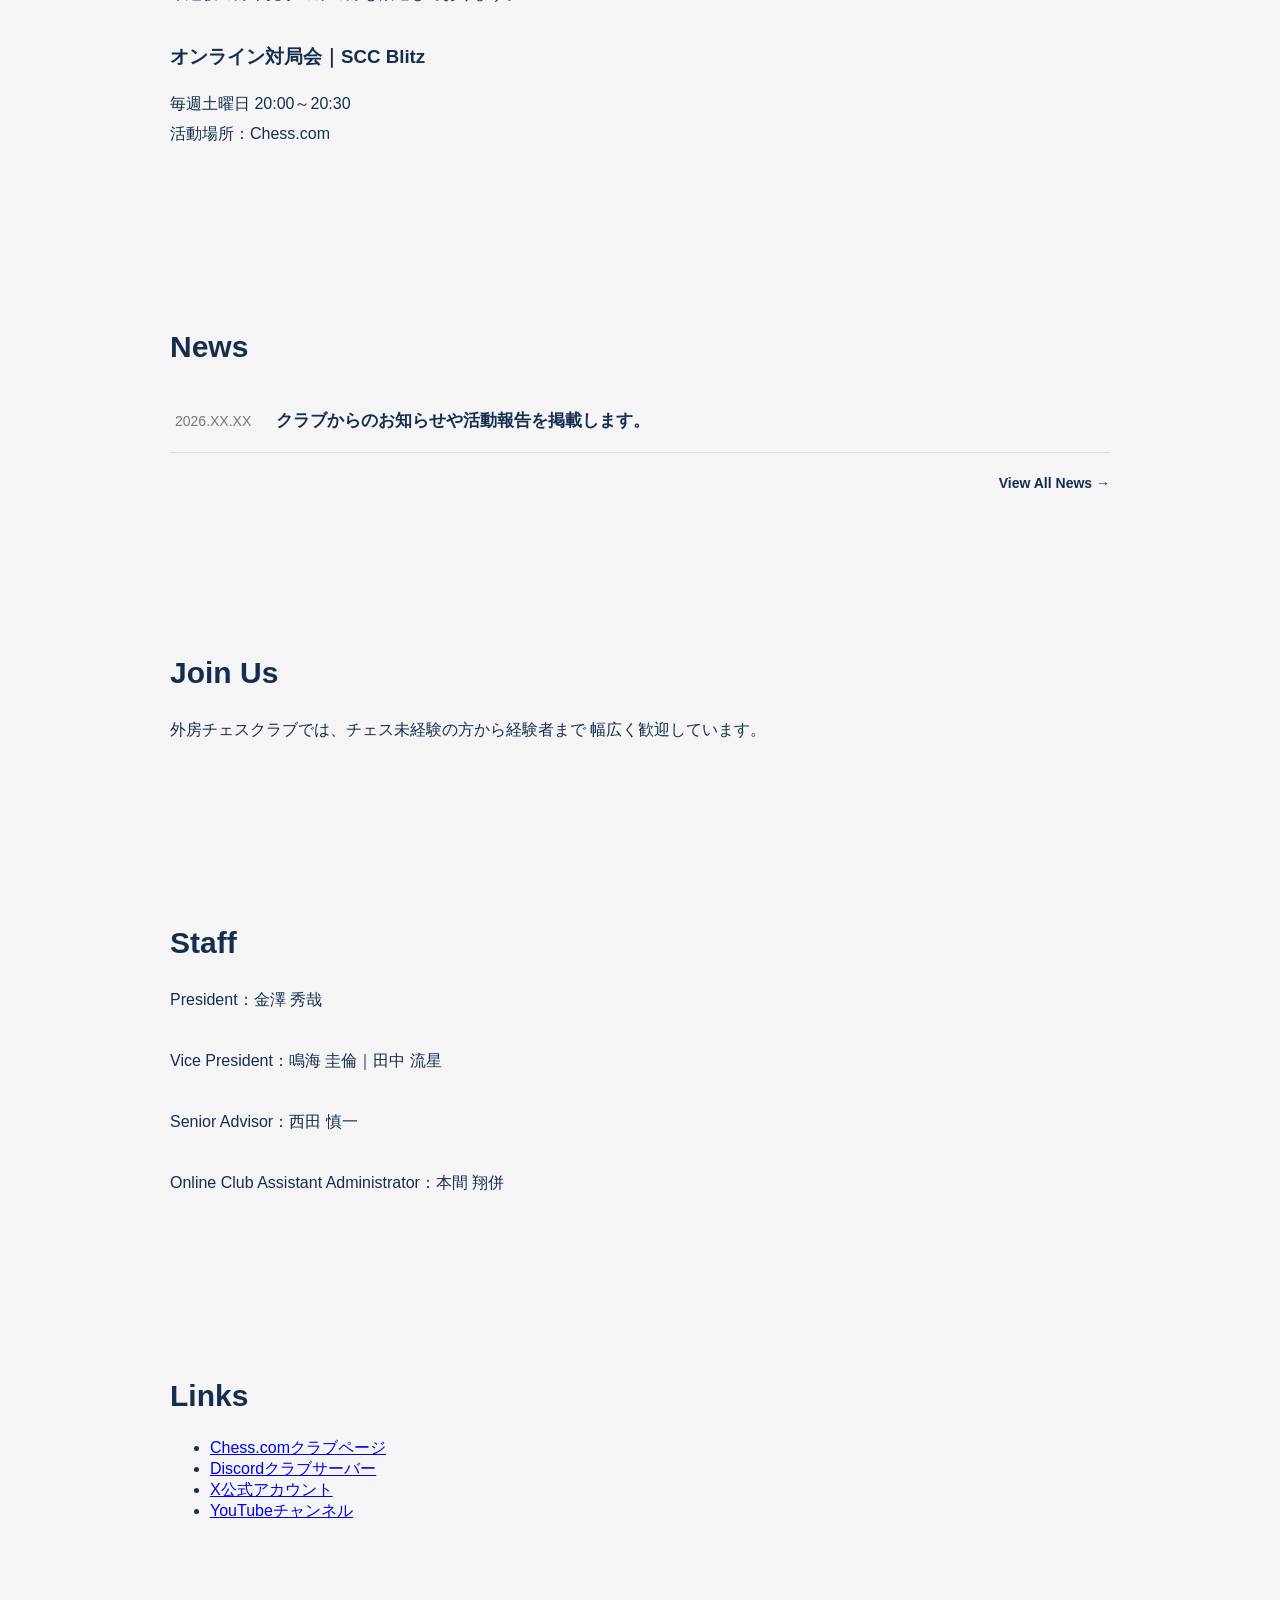
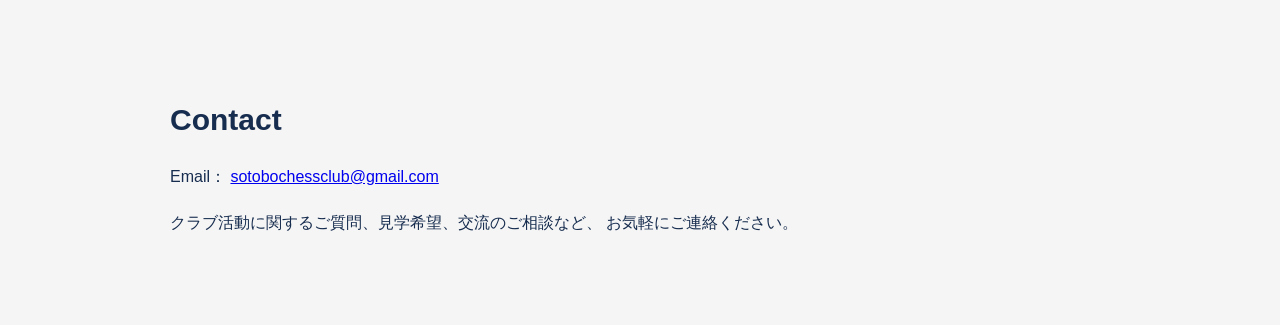
==== commit 0e45c4ea: "サイト更新49" ====
--- a/index.html
+++ b/index.html
@@ -30,7 +30,7 @@
           <a href="#home">Home</a>
           <a href="#about">About</a>
           <a href="#events">Events</a>
-          <a href="#news.html">News</a>
+          <a href="news.html">News</a>
           <a href="#join">Join Us</a>
           <a href="#contact">Contact</a>
         </nav>
@@ -162,11 +162,11 @@
         <p>
           President：金澤 秀哉<br><br>
 
-          Vice President：田中 流星|鳴海 圭倫<br><br>
+          Vice President：鳴海 圭倫｜田中 流星<br><br>
 
           Senior Advisor：西田 慎一<br><br>
 
-          Online Club Director：本間 翔併
+          Online Club Assistant Administrator：本間 翔併
         </p>
       </section>
       
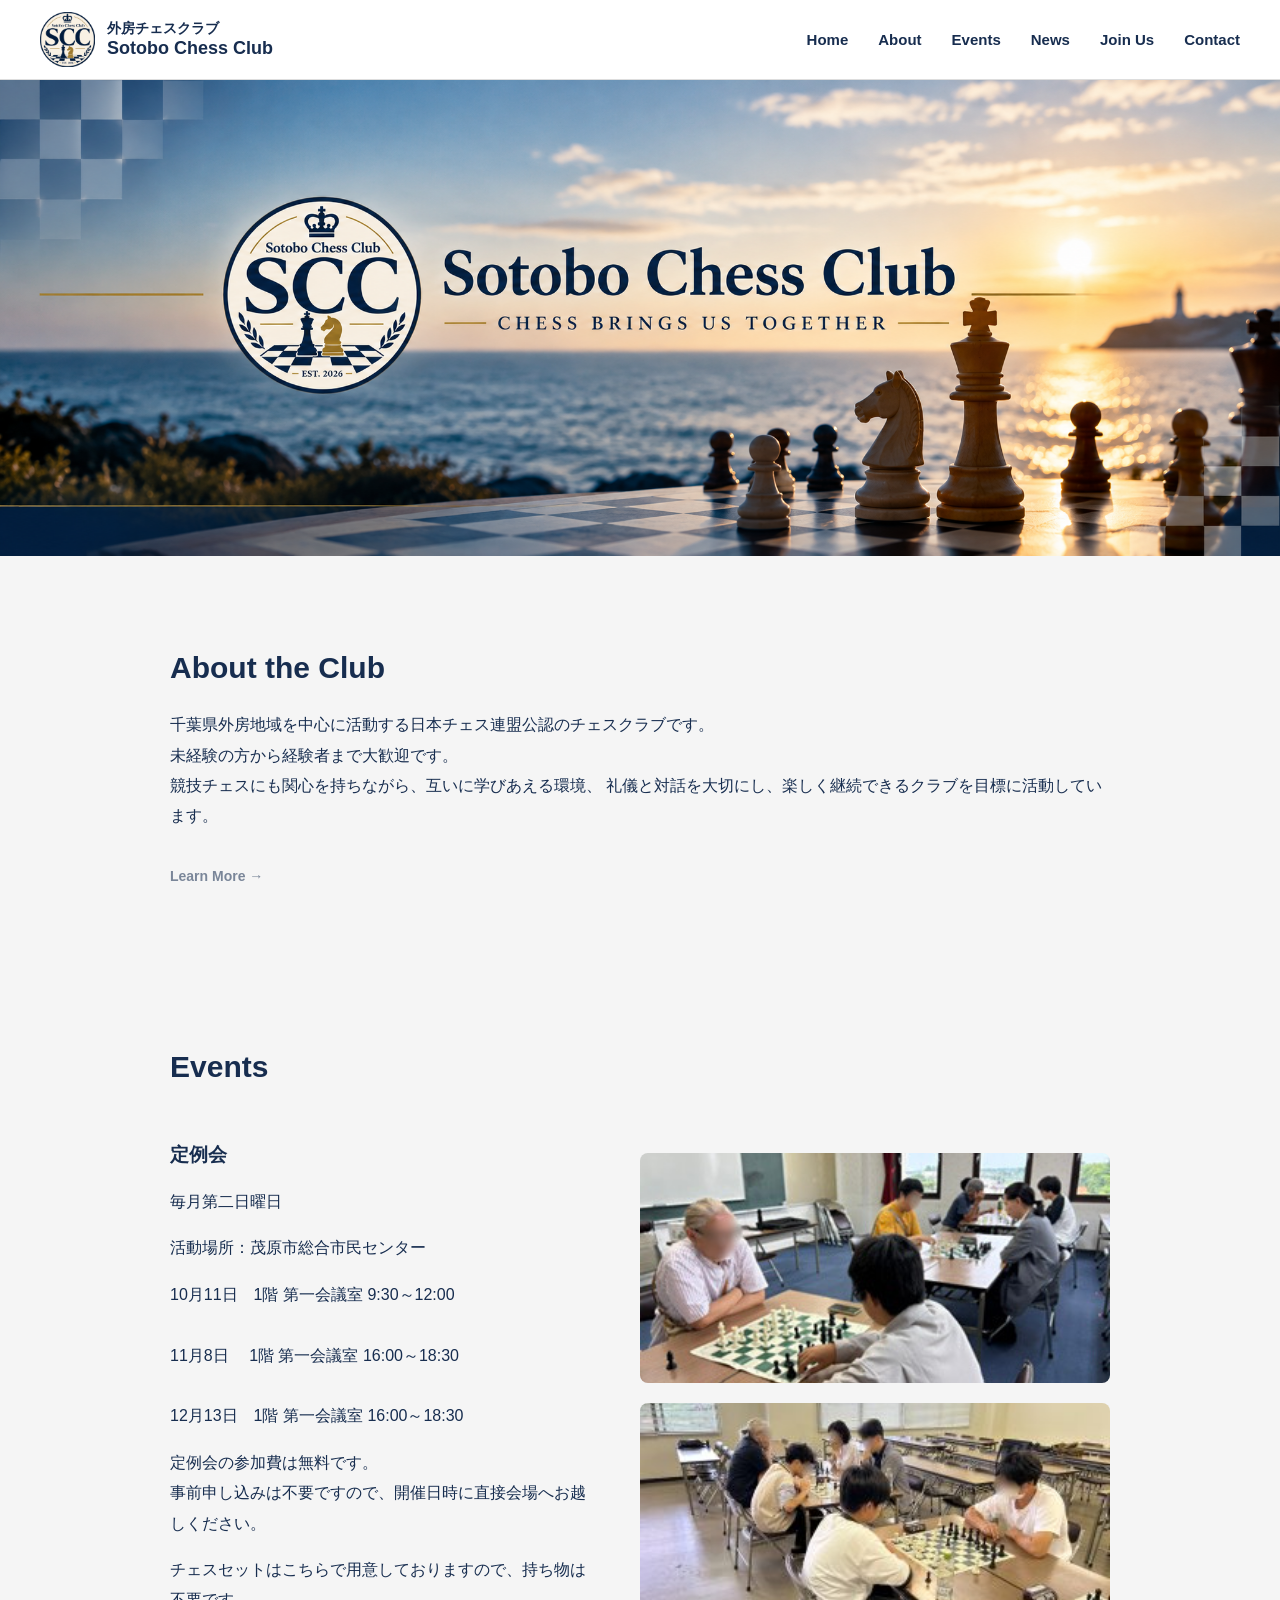
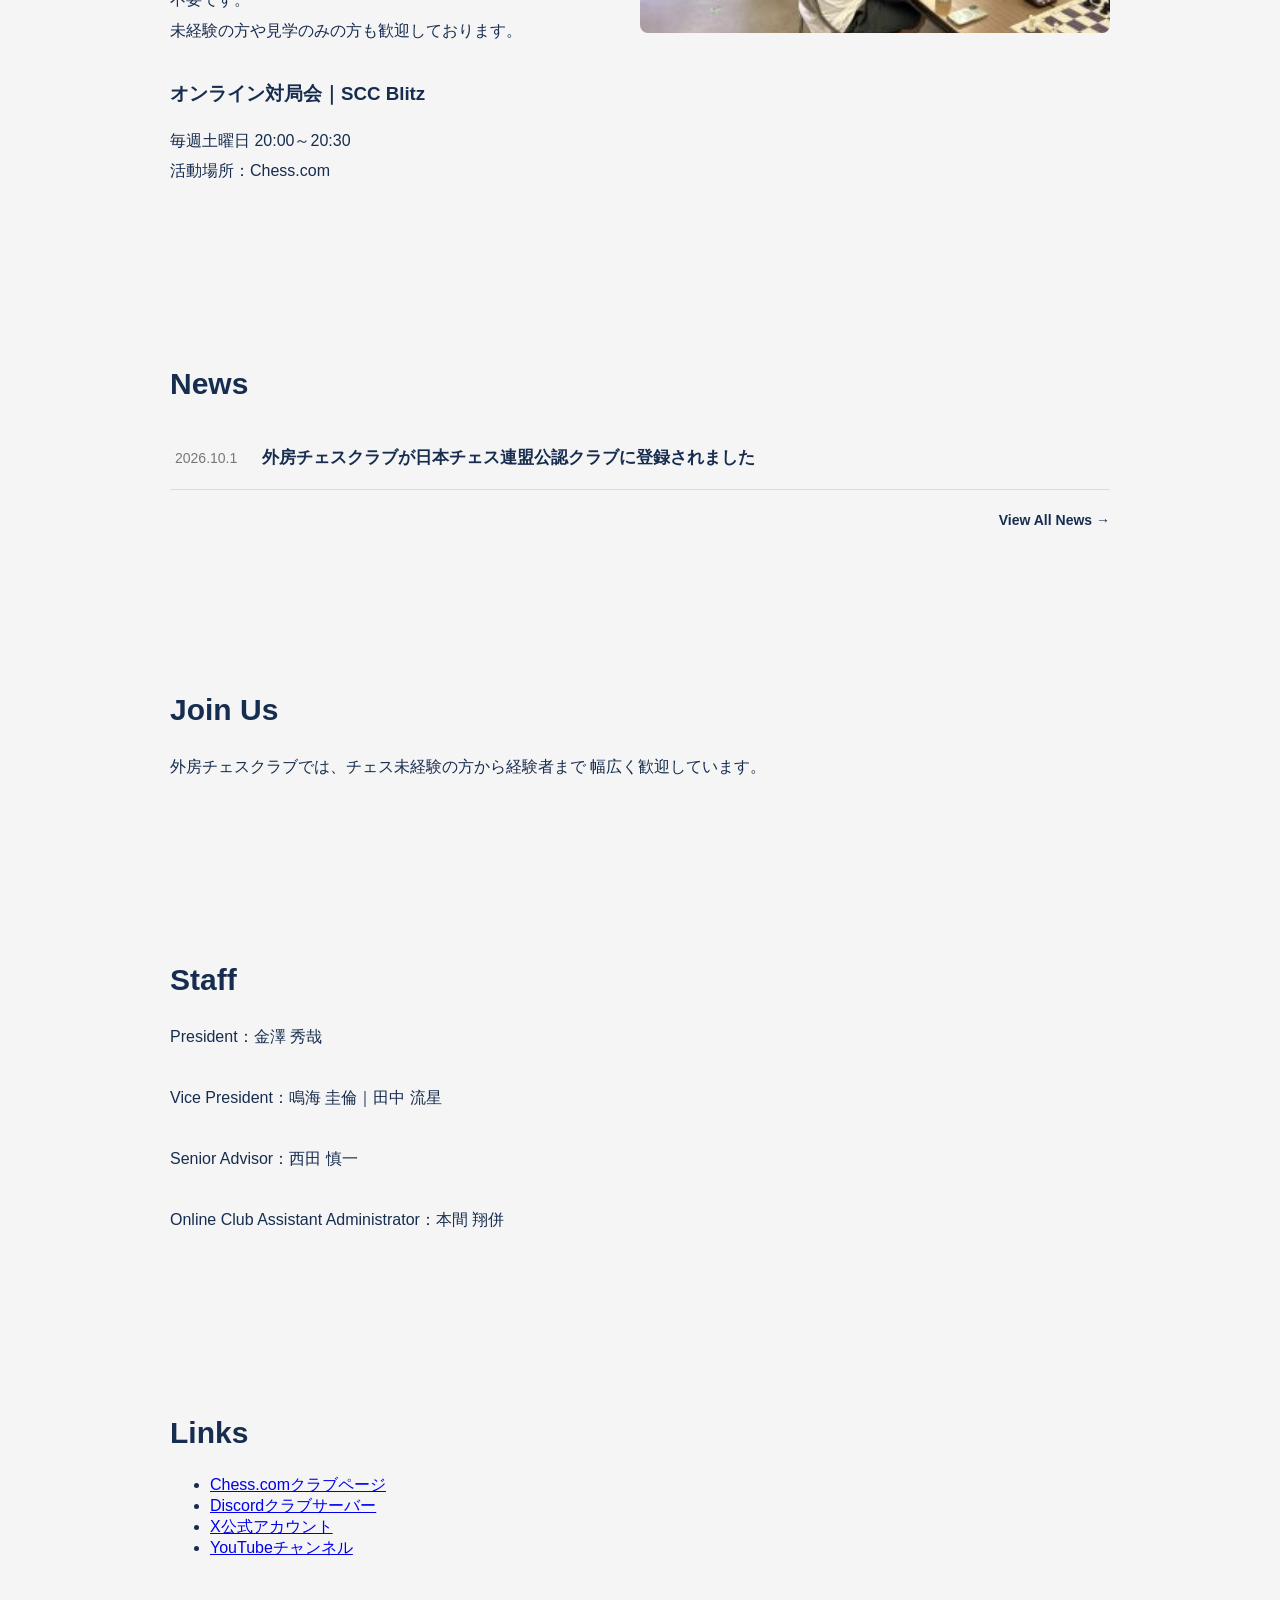
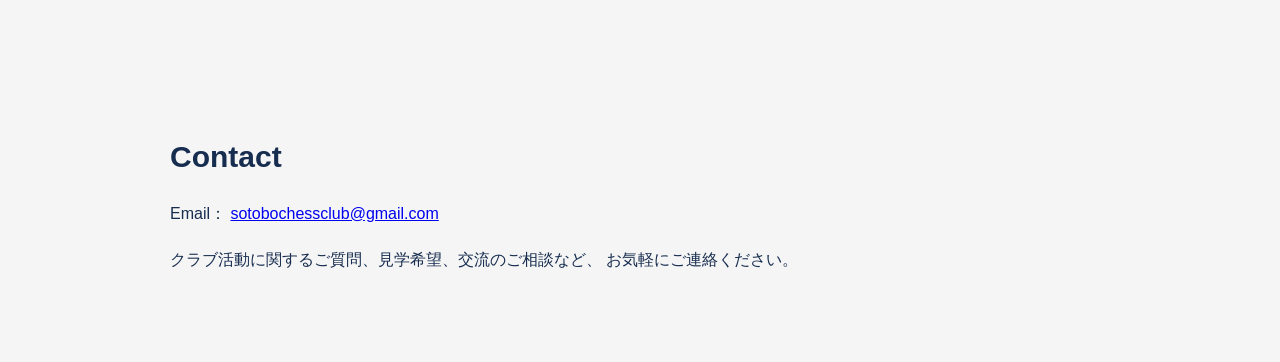
==== commit 9bbfde8b: "サイト更新50" ====
--- a/index.html
+++ b/index.html
@@ -28,7 +28,7 @@
         
         <nav class="navigation">
           <a href="#home">Home</a>
-          <a href="#about">About</a>
+          <a href="about.html">About</a>
           <a href="#events">Events</a>
           <a href="news.html">News</a>
           <a href="#join">Join Us</a>
@@ -56,11 +56,16 @@
         <h2>About the Club</h2>
 
         <p>
-          千葉県外房地域を中心に活動する非公認のチェスクラブです。<br>
+          千葉県外房地域を中心に活動する日本チェス連盟公認のチェスクラブです。<br>
           未経験の方から経験者まで大歓迎です。<br>
           競技チェスにも関心を持ちながら、互いに学びあえる環境、
           礼儀と対話を大切にし、楽しく継続できるクラブを目標に活動しています。
         </p>
+
+        <a href="about.html" class="about-link">
+         Learn More →
+        </a>
+
       </section>
 
       <!-- イベント -->
@@ -133,10 +138,10 @@
     <div class="home-news-list">
 
      <a class="home-news-item" href="news/official-club-registration.html">
-       <span class="home-news-date">2026.XX.XX</span>
+       <span class="home-news-date">2026.10.1</span>
 
        <span class="home-news-title">
-        クラブからのお知らせや活動報告を掲載します。
+        外房チェスクラブが日本チェス連盟公認クラブに登録されました
        </span>
      </a>
 
--- a/style.css
+++ b/style.css
@@ -296,6 +296,79 @@
 
 .article-back a:hover {
     opacity: 0.55;
+}
+
+.about-page {
+max-width: 1000px;
+margin: 0 auto;
+padding: 70px 30px;
+}
+
+.about-header {
+margin-bottom: 60px;
+}
+
+.about-header h1 {
+margin: 0 0 12px;
+font-size: 38px;
+color: #172d4f;
+}
+
+.about-header p {
+margin: 0;
+color: #666666;
+}
+
+.about-section {
+margin-bottom: 70px;
+}
+
+.about-section h2 {
+margin-bottom: 30px;
+}
+
+.about-section p {
+margin-bottom: 25px;
+line-height: 2;
+}
+
+.representative-name {
+margin-top: 40px;
+text-align: right;
+color: #172d4f;
+}
+
+.history-item {
+display: flex;
+align-items: baseline;
+gap: 35px;
+padding: 20px 5px;
+border-bottom: 1px solid #dddddd;
+}
+
+.history-year {
+flex: 0 0 70px;
+font-size: 15px;
+font-weight: 600;
+color: #777777;
+}
+
+.history-item p {
+margin: 0;
+}
+
+.about-link {
+display: inline-block;
+margin-top: 20px;
+color: #172d4f;
+text-decoration: none;
+font-size: 14px;
+font-weight: 600;
+transition: opacity 0.2s ease;
+}
+
+.about-link {
+opacity: 0.55;
 }
 
 @media (max-width: 768px) {
@@ -381,4 +454,30 @@
     font-size: 29px;
     }
 
+    .about-page { 
+        padding: 50px 20px; 
+    } 
+    
+    .about-header h1 { 
+        font-size: 32px; 
+    } 
+    
+    .about-section { 
+        margin-bottom: 55px;
+     } 
+     
+     .history-item { 
+        gap: 20px;
+    } 
+    
+    .history-year {
+         flex: 0 0 55px;
+         }
+
+
+
+
+
+
+
 }
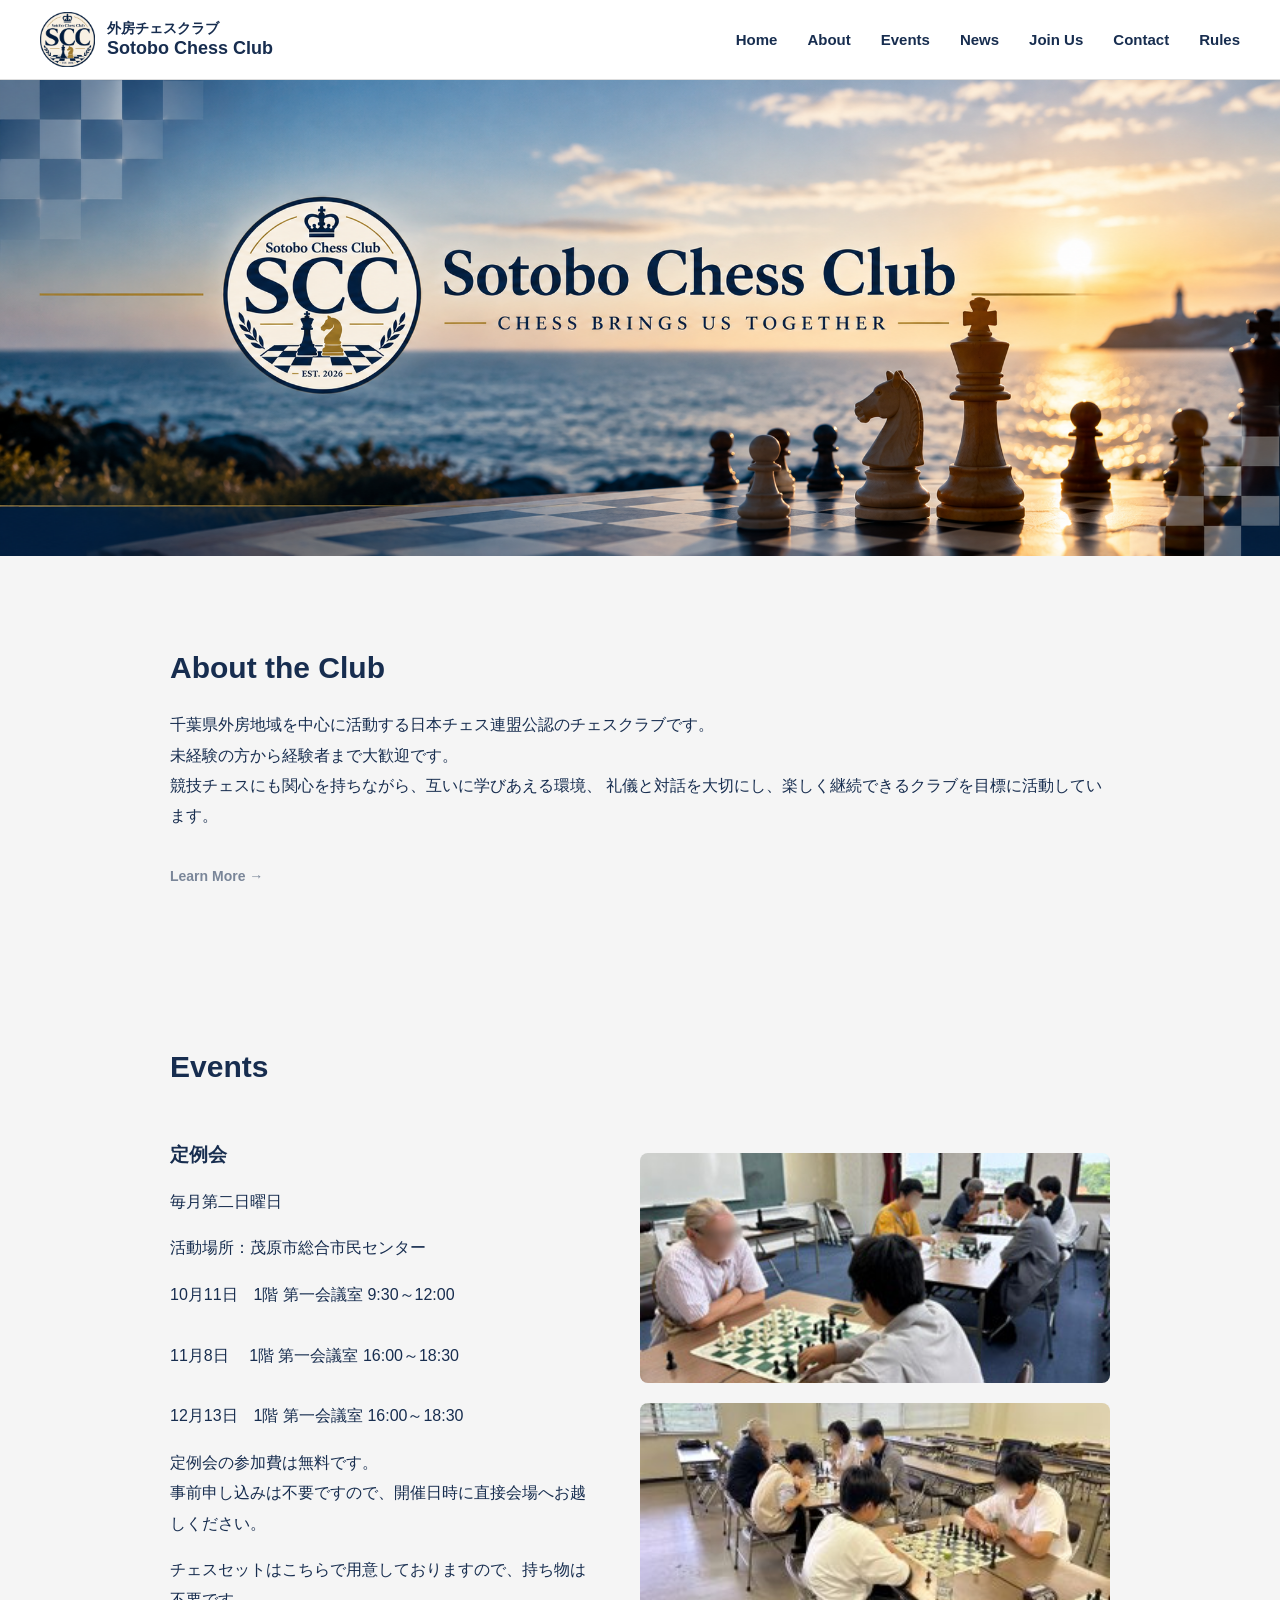
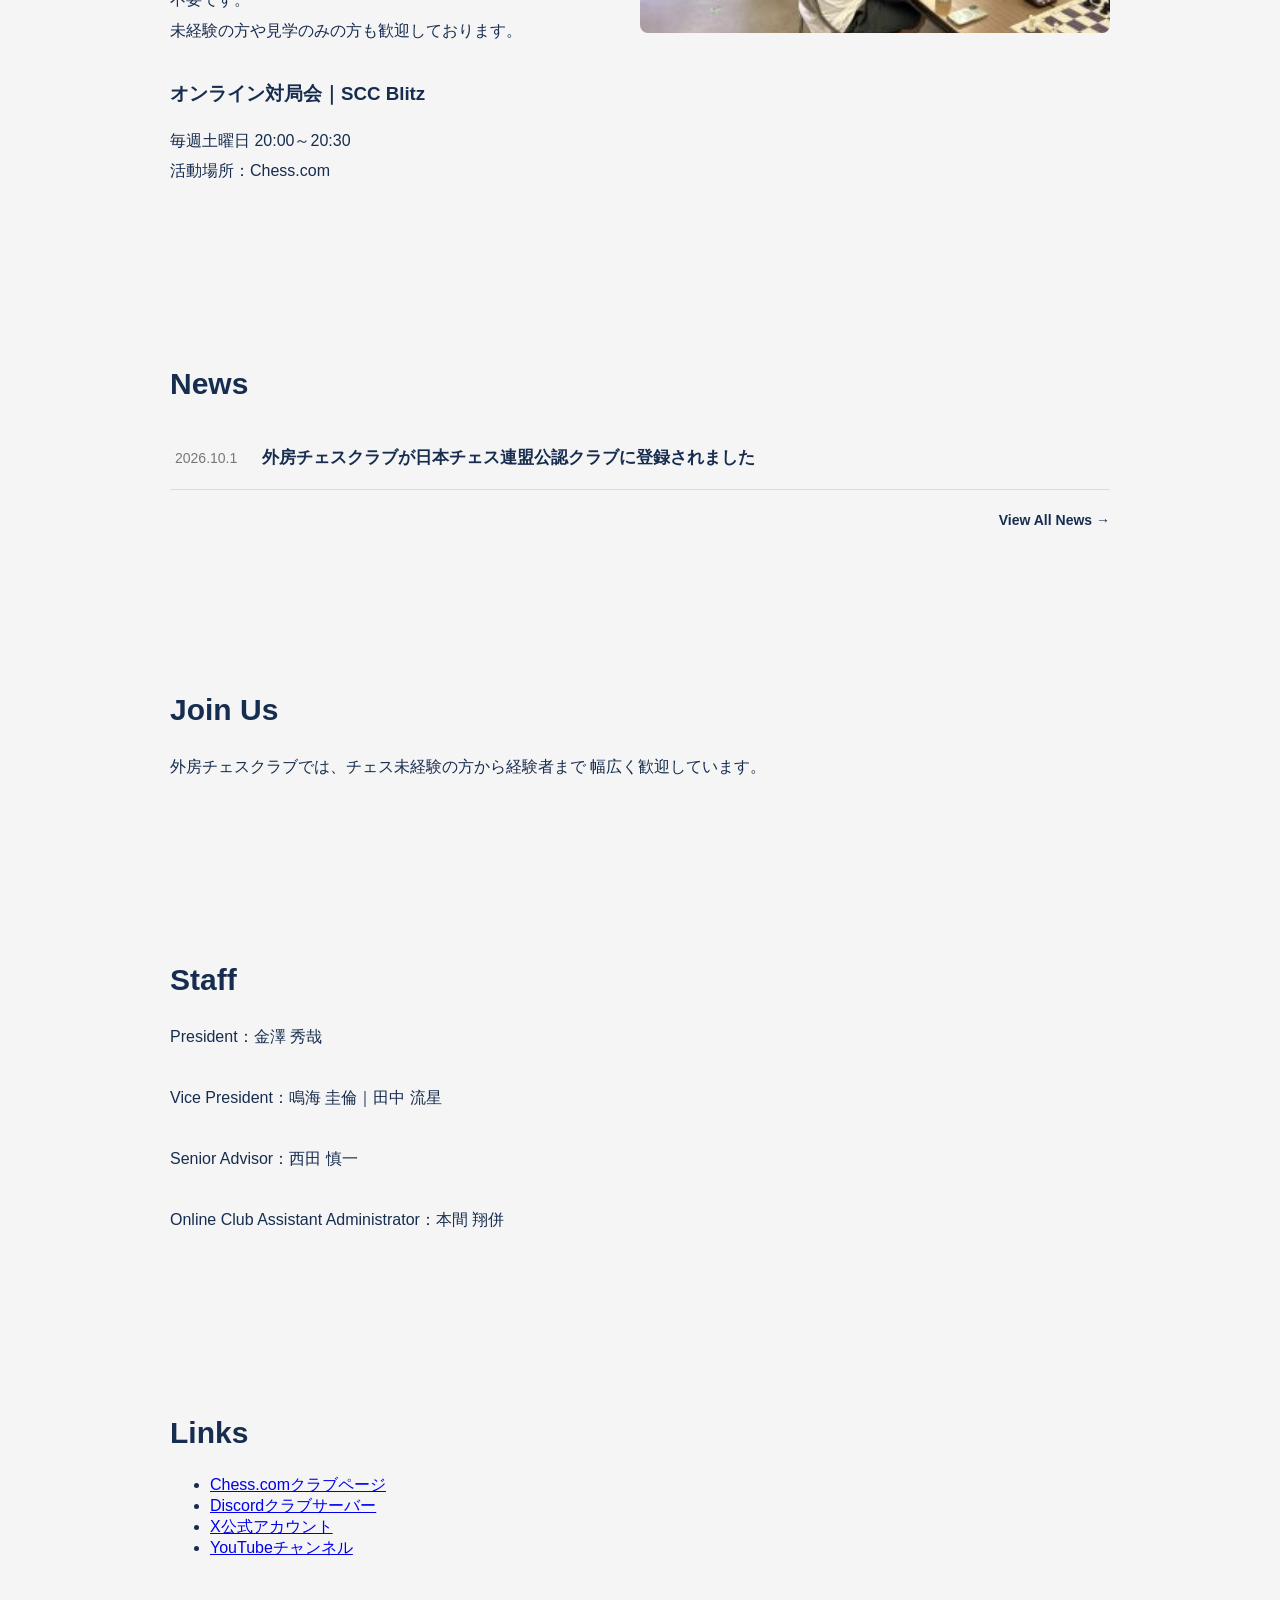
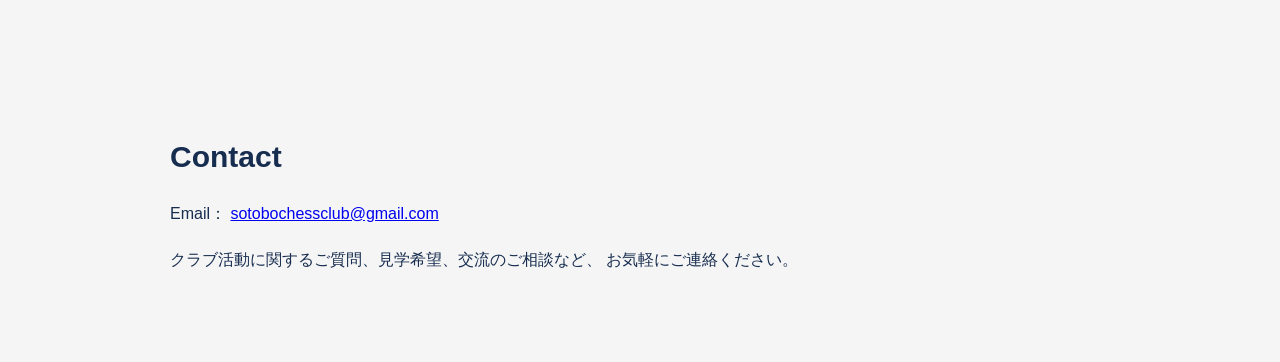
==== commit 97a689bc: "サイト更新53" ====
--- a/index.html
+++ b/index.html
@@ -33,6 +33,7 @@
           <a href="news.html">News</a>
           <a href="#join">Join Us</a>
           <a href="#contact">Contact</a>
+          <a href="terms.html">Rules</a>
         </nav>
 
       </div>
